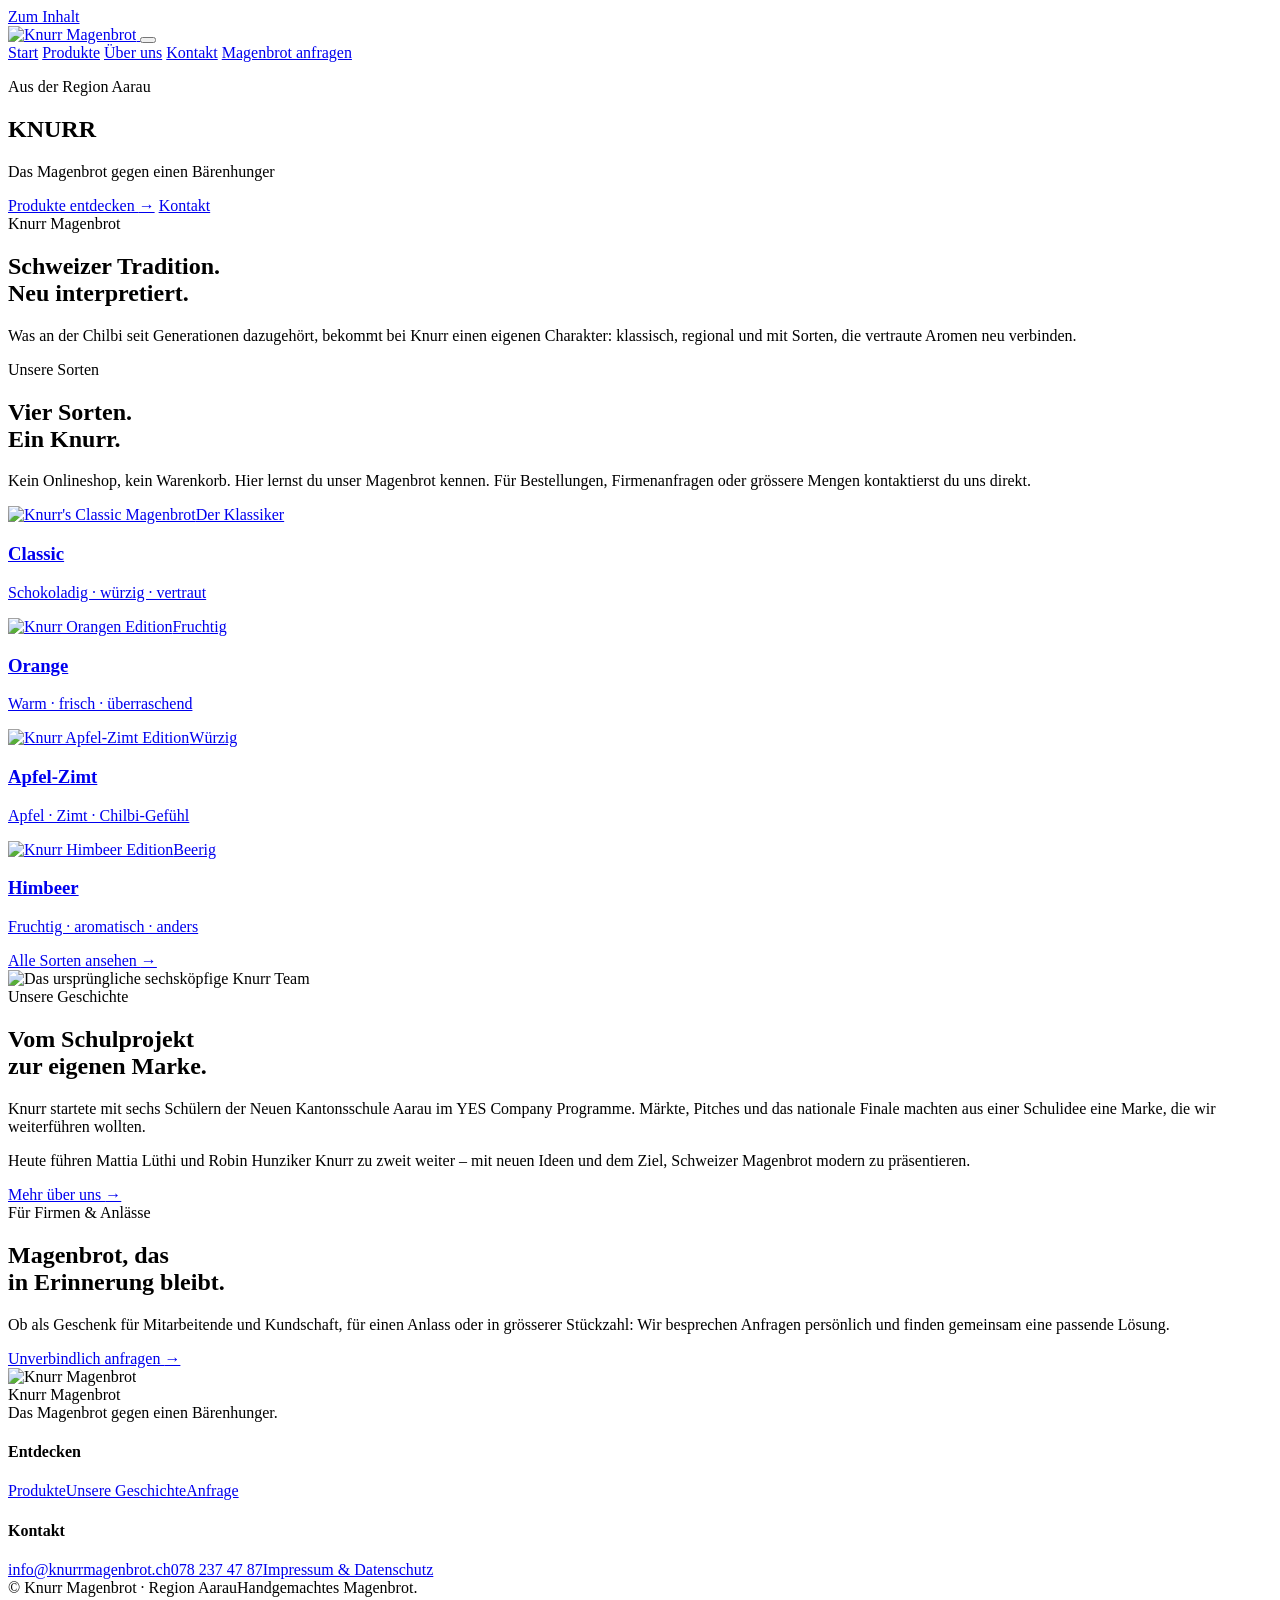
==== index.html @ 4720be63 "Add files via upload" ====
<!doctype html>
<html lang="de">
<head>
  <meta charset="utf-8">
  <meta name="viewport" content="width=device-width,initial-scale=1">
  <meta name="theme-color" content="#5b0013">
  <meta name="description" content="Knurr Magenbrot aus der Region Aarau – das Magenbrot gegen einen Bärenhunger. Entdecke Classic, Orange, Apfel-Zimt und Himbeer.">
  <title>Knurr Magenbrot | Gegen einen Bärenhunger</title>
  <link rel="icon" href="assets/img/bear.webp">
  <link rel="stylesheet" href="assets/css/styles.css">
</head>
<body data-page="home">
<a class="skip-link" href="#main">Zum Inhalt</a>
<header class="site-header">
  <div class="container nav">
    <a class="brand" href="index.html" aria-label="Knurr Magenbrot – Startseite">
      <img class="brand-logo" src="assets/img/logo-transparent.webp" alt="Knurr Magenbrot">
    </a>
    <button class="menu-btn" aria-label="Navigation öffnen" aria-expanded="false"><span></span></button>
    <nav class="nav-links" aria-label="Hauptnavigation">
      <a href="index.html" data-nav="home">Start</a>
      <a href="produkte.html" data-nav="products">Produkte</a>
      <a href="ueber-uns.html" data-nav="about">Über uns</a>
      <a href="kontakt.html" data-nav="contact">Kontakt</a>
      <a class="nav-cta" href="kontakt.html#anfrage">Magenbrot anfragen</a>
    </nav>
  </div>
</header>

<main id="main">
  <section class="hero hero-simple">
    <div class="hero-backdrop" aria-hidden="true"></div>
    <div class="container hero-center reveal">
      <p class="hero-region">Aus der Region Aarau</p>
      <h1 class="hero-brand">KNURR</h1>
      <p class="hero-tagline">Das Magenbrot gegen einen Bärenhunger</p>
      <div class="actions hero-actions">
        <a class="btn btn-primary" href="produkte.html">Produkte entdecken <span class="arrow">→</span></a>
        <a class="btn btn-ghost" href="kontakt.html#anfrage">Kontakt</a>
      </div>
    </div>
    <div class="hero-fade" aria-hidden="true"></div>
  </section>

  <section class="section-sm intro-strip">
    <div class="container intro-centered reveal">
      <span class="eyebrow">Knurr Magenbrot</span>
      <h2 class="h2">Schweizer Tradition.<br><span class="gold">Neu interpretiert.</span></h2>
      <p class="lead">Was an der Chilbi seit Generationen dazugehört, bekommt bei Knurr einen eigenen Charakter: klassisch, regional und mit Sorten, die vertraute Aromen neu verbinden.</p>
    </div>
  </section>

  <section class="section product-section">
    <div class="container">
      <span class="eyebrow reveal">Unsere Sorten</span>
      <div class="grid-2 section-heading" style="align-items:end">
        <h2 class="h2 reveal">Vier Sorten.<br><span class="gold">Ein Knurr.</span></h2>
        <p class="lead reveal">Kein Onlineshop, kein Warenkorb. Hier lernst du unser Magenbrot kennen. Für Bestellungen, Firmenanfragen oder grössere Mengen kontaktierst du uns direkt.</p>
      </div>
      <div class="product-preview">
        <a class="panel product-mini reveal" data-tilt href="produkte.html#classic"><img src="assets/img/classic_photo.webp" alt="Knurr's Classic Magenbrot"><span class="flavour">Der Klassiker</span><h3>Classic</h3><p>Schokoladig · würzig · vertraut</p></a>
        <a class="panel product-mini reveal" data-tilt href="produkte.html#orange"><img src="assets/img/orange_photo.webp" alt="Knurr Orangen Edition"><span class="flavour">Fruchtig</span><h3>Orange</h3><p>Warm · frisch · überraschend</p></a>
        <a class="panel product-mini reveal" data-tilt href="produkte.html#apfel"><img src="assets/img/apple_photo.webp" alt="Knurr Apfel-Zimt Edition"><span class="flavour">Würzig</span><h3>Apfel-Zimt</h3><p>Apfel · Zimt · Chilbi-Gefühl</p></a>
        <a class="panel product-mini reveal" data-tilt href="produkte.html#himbeer"><img src="assets/img/raspberry_photo.webp" alt="Knurr Himbeer Edition"><span class="flavour">Beerig</span><h3>Himbeer</h3><p>Fruchtig · aromatisch · anders</p></a>
      </div>
      <div class="actions reveal" style="justify-content:center"><a class="btn btn-secondary" href="produkte.html">Alle Sorten ansehen <span class="arrow">→</span></a></div>
    </div>
  </section>

  <section class="section section-red-dark">
    <div class="container story-split">
      <div class="story-image reveal">
        <img src="assets/img/team.webp" alt="Das ursprüngliche sechsköpfige Knurr Team">
      </div>
      <div class="reveal">
        <span class="eyebrow">Unsere Geschichte</span>
        <h2 class="h2">Vom Schulprojekt<br>zur <span class="gold">eigenen Marke.</span></h2>
        <p class="lead">Knurr startete mit sechs Schülern der Neuen Kantonsschule Aarau im YES Company Programme. Märkte, Pitches und das nationale Finale machten aus einer Schulidee eine Marke, die wir weiterführen wollten.</p>
        <p class="muted">Heute führen Mattia Lüthi und Robin Hunziker Knurr zu zweit weiter – mit neuen Ideen und dem Ziel, Schweizer Magenbrot modern zu präsentieren.</p>
        <div class="actions"><a class="btn btn-primary" href="ueber-uns.html">Mehr über uns <span class="arrow">→</span></a></div>
      </div>
    </div>
  </section>

  <section class="section">
    <div class="container panel b2b b2b-clean reveal">
      <div>
        <span class="eyebrow">Für Firmen & Anlässe</span>
        <h2 class="h2">Magenbrot, das<br><span class="gold">in Erinnerung bleibt.</span></h2>
        <p class="lead">Ob als Geschenk für Mitarbeitende und Kundschaft, für einen Anlass oder in grösserer Stückzahl: Wir besprechen Anfragen persönlich und finden gemeinsam eine passende Lösung.</p>
        <div class="actions"><a class="btn btn-primary" href="kontakt.html#anfrage">Unverbindlich anfragen <span class="arrow">→</span></a></div>
      </div>
    </div>
  </section>
</main>

<footer class="footer">
  <div class="container">
    <div class="footer-grid">
      <div>
        <div class="footer-logo"><img src="assets/img/logo-transparent.webp" alt="Knurr Magenbrot"><div><div class="footer-tag">Knurr Magenbrot</div><div class="muted">Das Magenbrot gegen einen Bärenhunger.</div></div></div>
      </div>
      <div><h4>Entdecken</h4><a href="produkte.html">Produkte</a><a href="ueber-uns.html">Unsere Geschichte</a><a href="kontakt.html#anfrage">Anfrage</a></div>
      <div><h4>Kontakt</h4><a href="mailto:info@knurrmagenbrot.ch">info@knurrmagenbrot.ch</a><a href="tel:+41782374787">078 237 47 87</a><a href="kontakt.html#impressum">Impressum & Datenschutz</a></div>
    </div>
    <div class="footer-bottom"><span>© <span data-year></span> Knurr Magenbrot · Region Aarau</span><span>Handgemachtes Magenbrot.</span></div>
  </div>
</footer>
<script src="assets/js/main.js"></script>
</body>
</html>
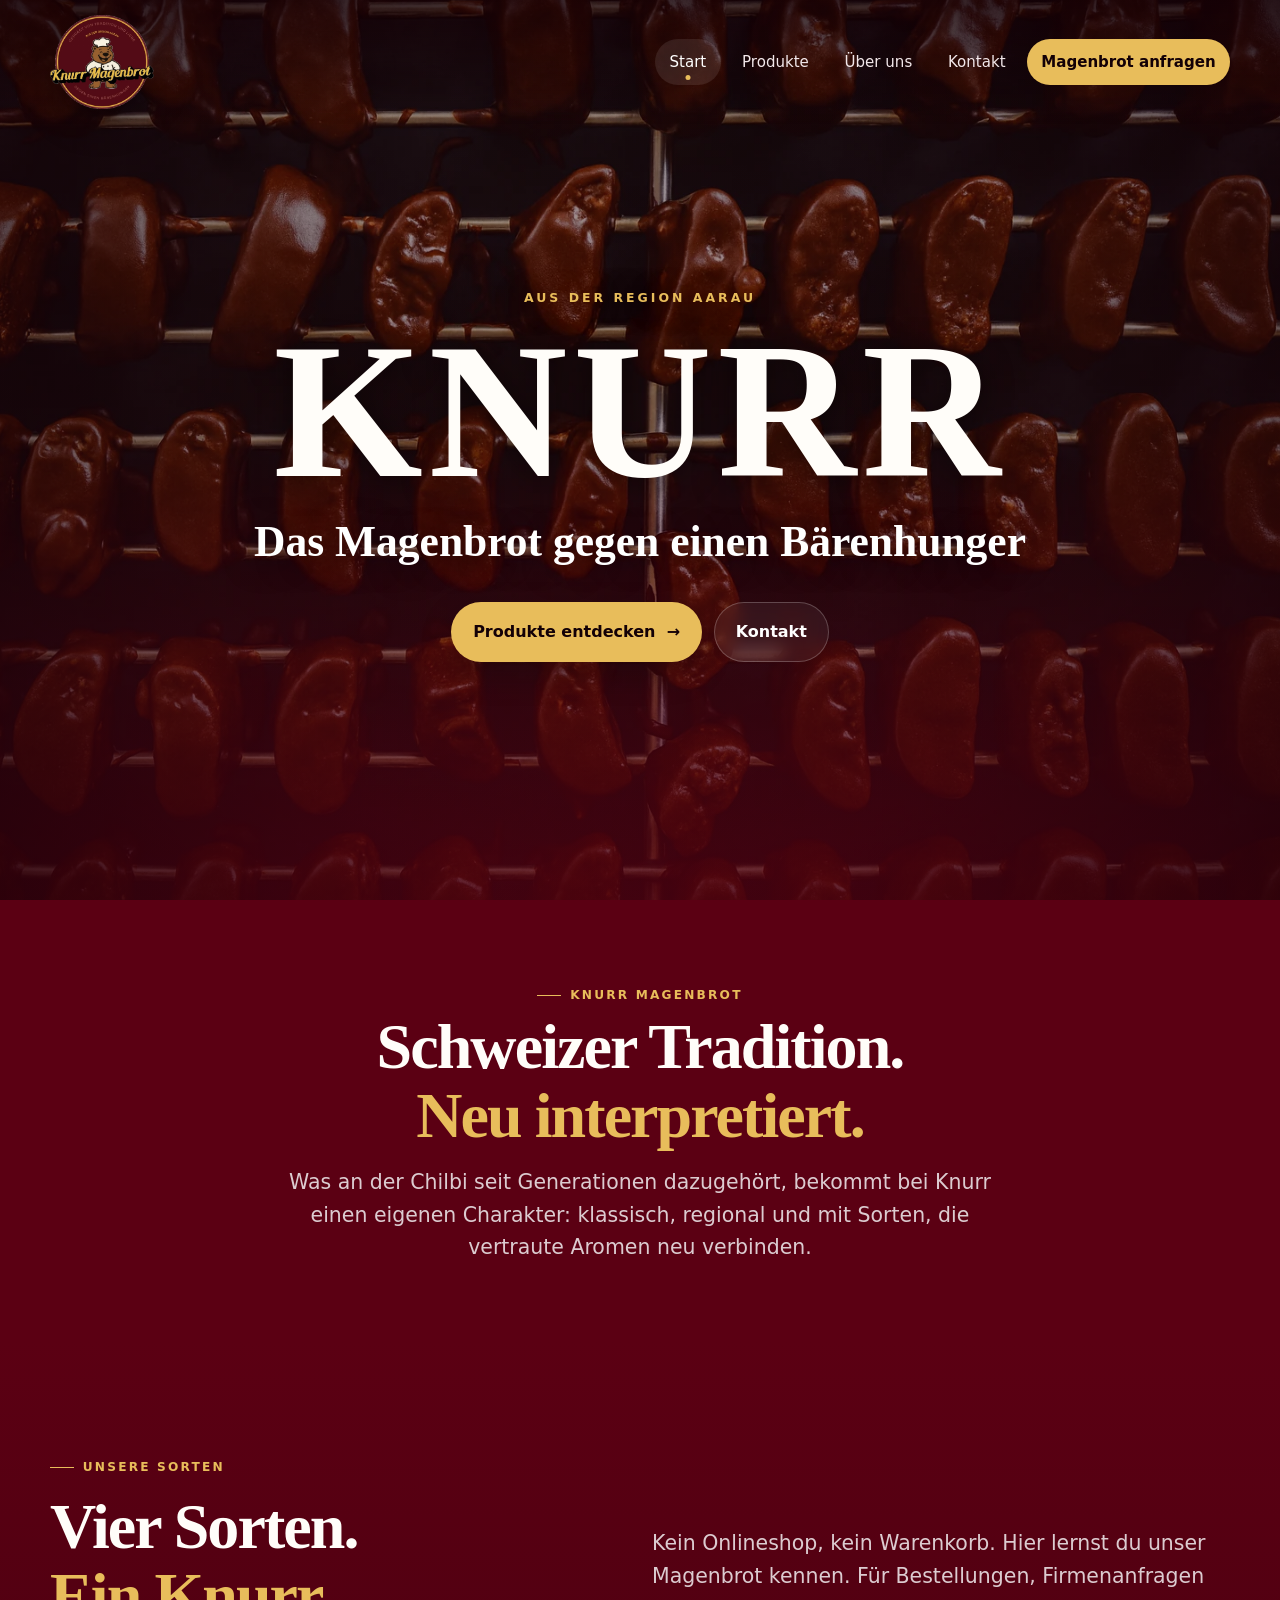
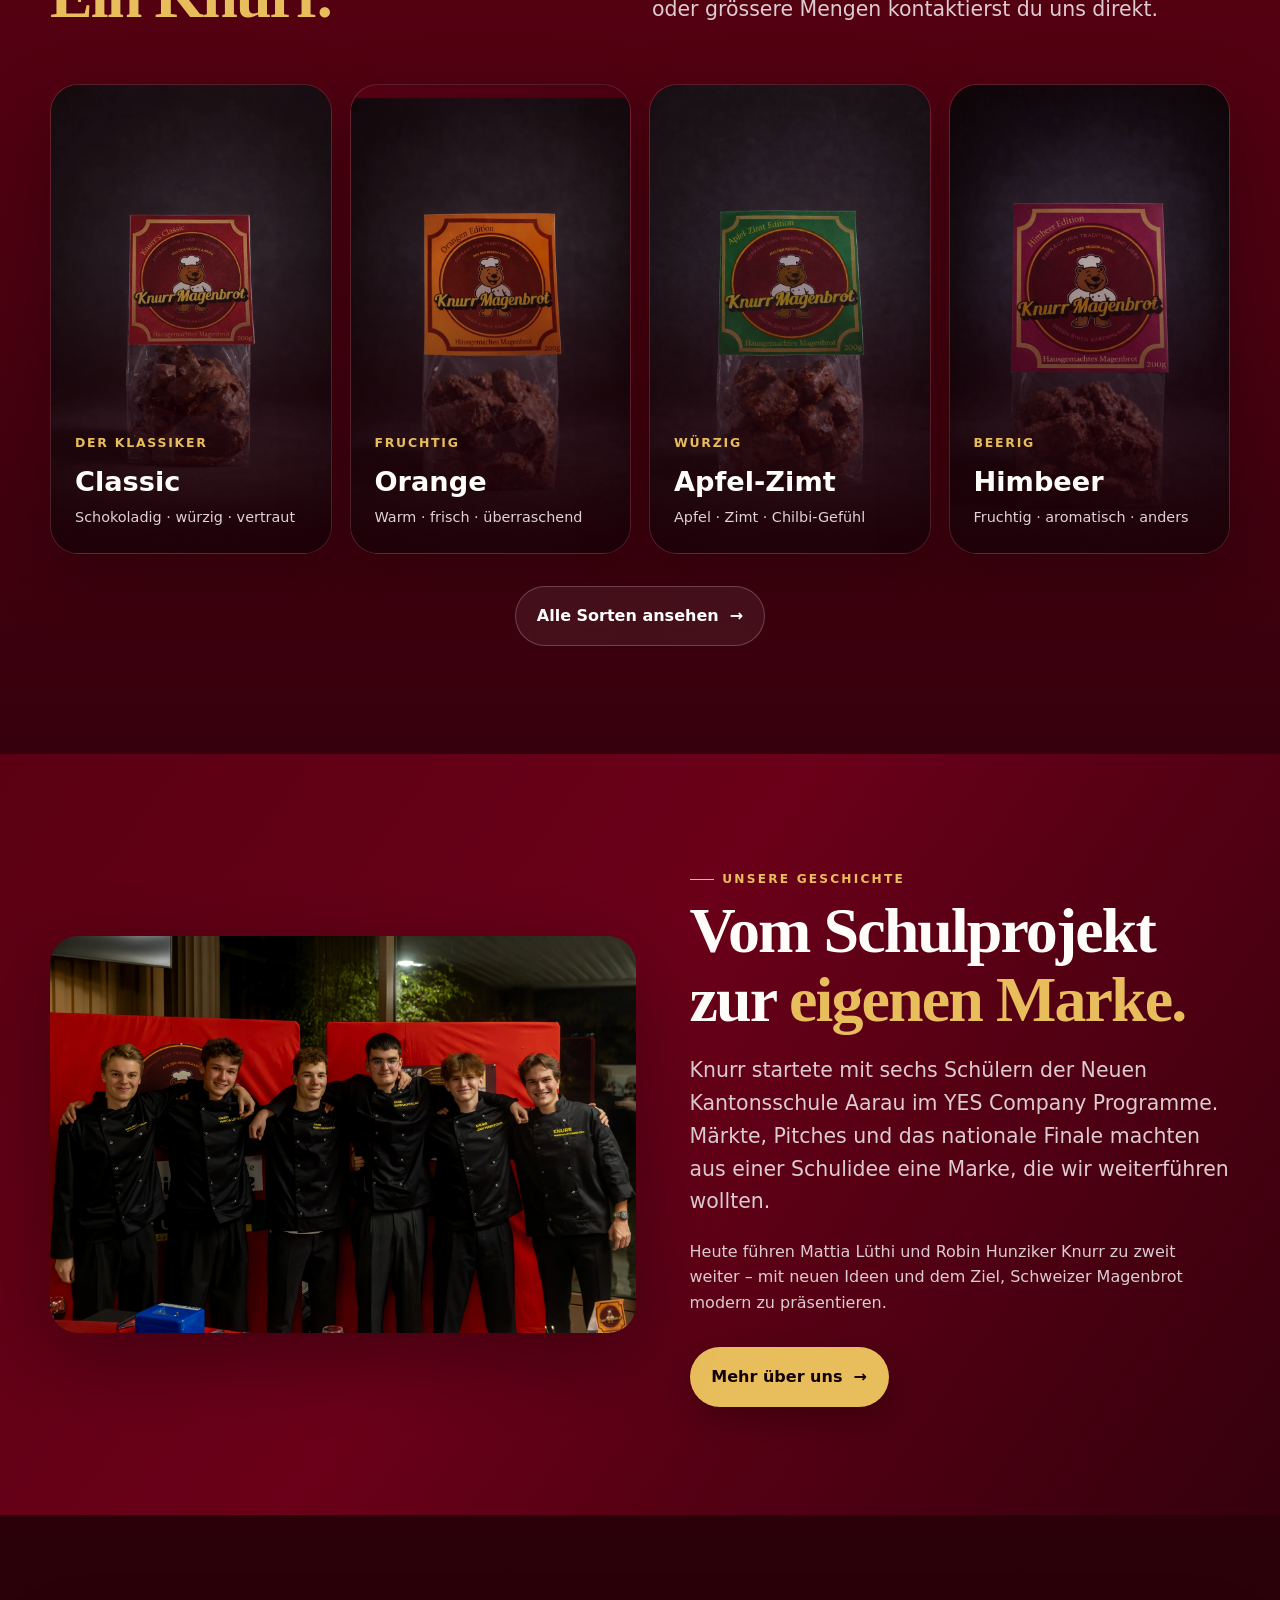
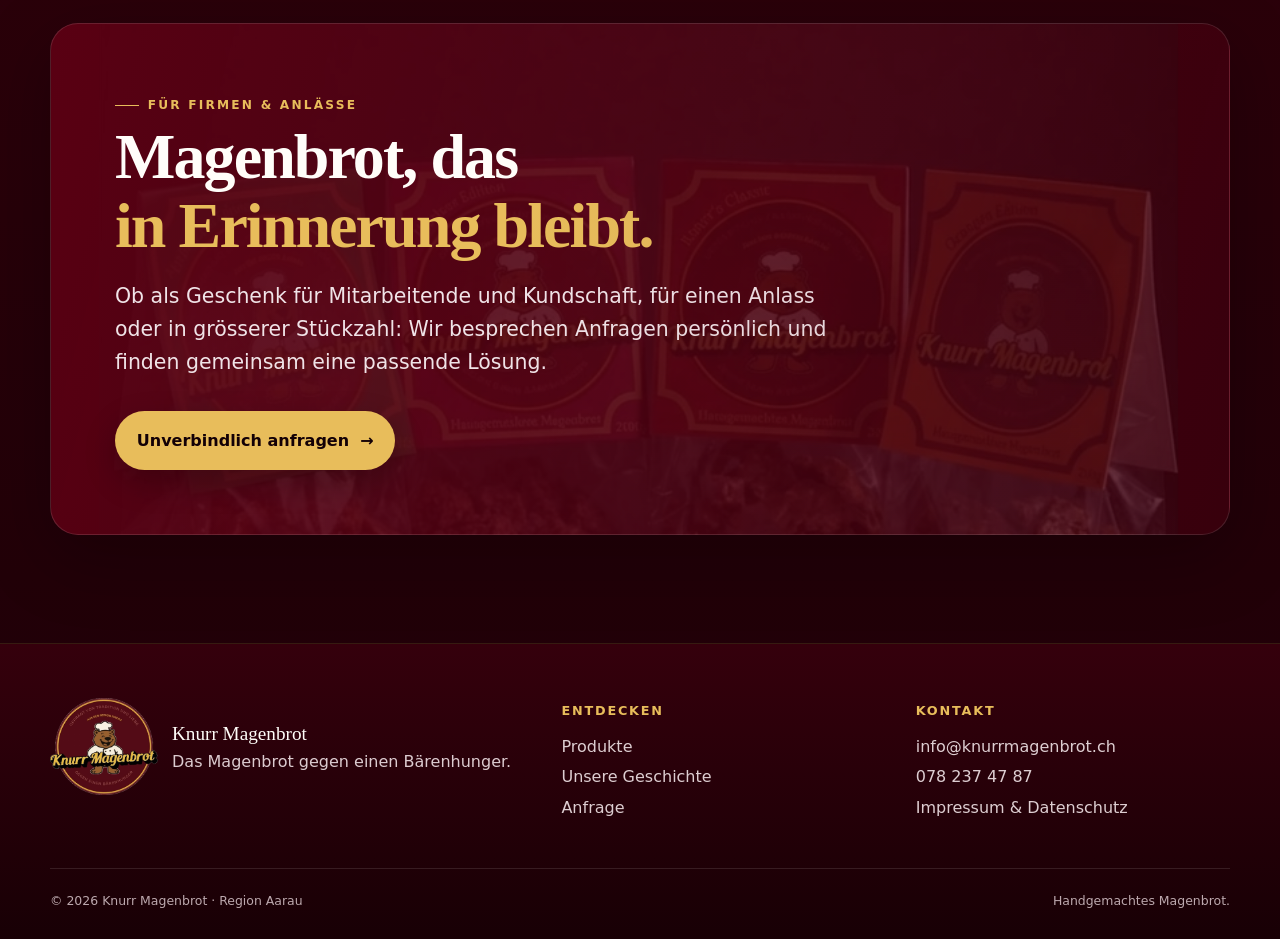
==== commit 9e18886d: "Farbverlauf" ====
--- a/index.html
+++ b/index.html
@@ -5,18 +5,28 @@
   <meta name="viewport" content="width=device-width,initial-scale=1">
   <meta name="theme-color" content="#5b0013">
   <meta name="description" content="Knurr Magenbrot aus der Region Aarau – das Magenbrot gegen einen Bärenhunger. Entdecke Classic, Orange, Apfel-Zimt und Himbeer.">
+
   <title>Knurr Magenbrot | Gegen einen Bärenhunger</title>
+
   <link rel="icon" href="assets/img/bear.webp">
   <link rel="stylesheet" href="assets/css/styles.css">
 </head>
+
 <body data-page="home">
+
 <a class="skip-link" href="#main">Zum Inhalt</a>
+
 <header class="site-header">
   <div class="container nav">
+
     <a class="brand" href="index.html" aria-label="Knurr Magenbrot – Startseite">
       <img class="brand-logo" src="assets/img/logo-transparent.webp" alt="Knurr Magenbrot">
     </a>
-    <button class="menu-btn" aria-label="Navigation öffnen" aria-expanded="false"><span></span></button>
+
+    <button class="menu-btn" aria-label="Navigation öffnen" aria-expanded="false">
+      <span></span>
+    </button>
+
     <nav class="nav-links" aria-label="Hauptnavigation">
       <a href="index.html" data-nav="home">Start</a>
       <a href="produkte.html" data-nav="products">Produkte</a>
@@ -24,88 +34,396 @@
       <a href="kontakt.html" data-nav="contact">Kontakt</a>
       <a class="nav-cta" href="kontakt.html#anfrage">Magenbrot anfragen</a>
     </nav>
+
   </div>
 </header>
 
+
 <main id="main">
+
+  <!-- TITELBILD -->
   <section class="hero hero-simple">
+
     <div class="hero-backdrop" aria-hidden="true"></div>
+
     <div class="container hero-center reveal">
-      <p class="hero-region">Aus der Region Aarau</p>
-      <h1 class="hero-brand">KNURR</h1>
-      <p class="hero-tagline">Das Magenbrot gegen einen Bärenhunger</p>
+
+      <p class="hero-region">
+        Aus der Region Aarau
+      </p>
+
+      <h1 class="hero-brand">
+        KNURR
+      </h1>
+
+      <p class="hero-tagline">
+        Das Magenbrot gegen einen Bärenhunger
+      </p>
+
       <div class="actions hero-actions">
-        <a class="btn btn-primary" href="produkte.html">Produkte entdecken <span class="arrow">→</span></a>
-        <a class="btn btn-ghost" href="kontakt.html#anfrage">Kontakt</a>
-      </div>
-    </div>
-    <div class="hero-fade" aria-hidden="true"></div>
+
+        <a class="btn btn-primary" href="produkte.html">
+          Produkte entdecken
+          <span class="arrow">→</span>
+        </a>
+
+        <a class="btn btn-ghost" href="kontakt.html#anfrage">
+          Kontakt
+        </a>
+
+      </div>
+
+    </div>
+
   </section>
 
+
+  <!-- INTRO -->
   <section class="section-sm intro-strip">
+
     <div class="container intro-centered reveal">
-      <span class="eyebrow">Knurr Magenbrot</span>
-      <h2 class="h2">Schweizer Tradition.<br><span class="gold">Neu interpretiert.</span></h2>
-      <p class="lead">Was an der Chilbi seit Generationen dazugehört, bekommt bei Knurr einen eigenen Charakter: klassisch, regional und mit Sorten, die vertraute Aromen neu verbinden.</p>
-    </div>
+
+      <span class="eyebrow">
+        Knurr Magenbrot
+      </span>
+
+      <h2 class="h2">
+        Schweizer Tradition.<br>
+        <span class="gold">Neu interpretiert.</span>
+      </h2>
+
+      <p class="lead">
+        Was an der Chilbi seit Generationen dazugehört, bekommt bei Knurr
+        einen eigenen Charakter: klassisch, regional und mit Sorten,
+        die vertraute Aromen neu verbinden.
+      </p>
+
+    </div>
+
   </section>
 
+
+  <!-- PRODUKTE -->
   <section class="section product-section">
+
     <div class="container">
-      <span class="eyebrow reveal">Unsere Sorten</span>
+
+      <span class="eyebrow reveal">
+        Unsere Sorten
+      </span>
+
       <div class="grid-2 section-heading" style="align-items:end">
-        <h2 class="h2 reveal">Vier Sorten.<br><span class="gold">Ein Knurr.</span></h2>
-        <p class="lead reveal">Kein Onlineshop, kein Warenkorb. Hier lernst du unser Magenbrot kennen. Für Bestellungen, Firmenanfragen oder grössere Mengen kontaktierst du uns direkt.</p>
-      </div>
+
+        <h2 class="h2 reveal">
+          Vier Sorten.<br>
+          <span class="gold">Ein Knurr.</span>
+        </h2>
+
+        <p class="lead reveal">
+          Kein Onlineshop, kein Warenkorb. Hier lernst du unser
+          Magenbrot kennen. Für Bestellungen, Firmenanfragen oder
+          grössere Mengen kontaktierst du uns direkt.
+        </p>
+
+      </div>
+
+
       <div class="product-preview">
-        <a class="panel product-mini reveal" data-tilt href="produkte.html#classic"><img src="assets/img/classic_photo.webp" alt="Knurr's Classic Magenbrot"><span class="flavour">Der Klassiker</span><h3>Classic</h3><p>Schokoladig · würzig · vertraut</p></a>
-        <a class="panel product-mini reveal" data-tilt href="produkte.html#orange"><img src="assets/img/orange_photo.webp" alt="Knurr Orangen Edition"><span class="flavour">Fruchtig</span><h3>Orange</h3><p>Warm · frisch · überraschend</p></a>
-        <a class="panel product-mini reveal" data-tilt href="produkte.html#apfel"><img src="assets/img/apple_photo.webp" alt="Knurr Apfel-Zimt Edition"><span class="flavour">Würzig</span><h3>Apfel-Zimt</h3><p>Apfel · Zimt · Chilbi-Gefühl</p></a>
-        <a class="panel product-mini reveal" data-tilt href="produkte.html#himbeer"><img src="assets/img/raspberry_photo.webp" alt="Knurr Himbeer Edition"><span class="flavour">Beerig</span><h3>Himbeer</h3><p>Fruchtig · aromatisch · anders</p></a>
-      </div>
-      <div class="actions reveal" style="justify-content:center"><a class="btn btn-secondary" href="produkte.html">Alle Sorten ansehen <span class="arrow">→</span></a></div>
-    </div>
+
+        <a class="panel product-mini reveal" data-tilt href="produkte.html#classic">
+
+          <img
+            src="assets/img/classic_photo.webp"
+            alt="Knurr's Classic Magenbrot"
+          >
+
+          <span class="flavour">
+            Der Klassiker
+          </span>
+
+          <h3>
+            Classic
+          </h3>
+
+          <p>
+            Schokoladig · würzig · vertraut
+          </p>
+
+        </a>
+
+
+        <a class="panel product-mini reveal" data-tilt href="produkte.html#orange">
+
+          <img
+            src="assets/img/orange_photo.webp"
+            alt="Knurr Orangen Edition"
+          >
+
+          <span class="flavour">
+            Fruchtig
+          </span>
+
+          <h3>
+            Orange
+          </h3>
+
+          <p>
+            Warm · frisch · überraschend
+          </p>
+
+        </a>
+
+
+        <a class="panel product-mini reveal" data-tilt href="produkte.html#apfel">
+
+          <img
+            src="assets/img/apple_photo.webp"
+            alt="Knurr Apfel-Zimt Edition"
+          >
+
+          <span class="flavour">
+            Würzig
+          </span>
+
+          <h3>
+            Apfel-Zimt
+          </h3>
+
+          <p>
+            Apfel · Zimt · Chilbi-Gefühl
+          </p>
+
+        </a>
+
+
+        <a class="panel product-mini reveal" data-tilt href="produkte.html#himbeer">
+
+          <img
+            src="assets/img/raspberry_photo.webp"
+            alt="Knurr Himbeer Edition"
+          >
+
+          <span class="flavour">
+            Beerig
+          </span>
+
+          <h3>
+            Himbeer
+          </h3>
+
+          <p>
+            Fruchtig · aromatisch · anders
+          </p>
+
+        </a>
+
+      </div>
+
+
+      <div class="actions reveal" style="justify-content:center">
+
+        <a class="btn btn-secondary" href="produkte.html">
+          Alle Sorten ansehen
+          <span class="arrow">→</span>
+        </a>
+
+      </div>
+
+    </div>
+
   </section>
 
+
+  <!-- GESCHICHTE -->
   <section class="section section-red-dark">
+
     <div class="container story-split">
+
       <div class="story-image reveal">
-        <img src="assets/img/team.webp" alt="Das ursprüngliche sechsköpfige Knurr Team">
-      </div>
+
+        <img
+          src="assets/img/team.webp"
+          alt="Das ursprüngliche sechsköpfige Knurr Team"
+        >
+
+      </div>
+
+
       <div class="reveal">
-        <span class="eyebrow">Unsere Geschichte</span>
-        <h2 class="h2">Vom Schulprojekt<br>zur <span class="gold">eigenen Marke.</span></h2>
-        <p class="lead">Knurr startete mit sechs Schülern der Neuen Kantonsschule Aarau im YES Company Programme. Märkte, Pitches und das nationale Finale machten aus einer Schulidee eine Marke, die wir weiterführen wollten.</p>
-        <p class="muted">Heute führen Mattia Lüthi und Robin Hunziker Knurr zu zweit weiter – mit neuen Ideen und dem Ziel, Schweizer Magenbrot modern zu präsentieren.</p>
-        <div class="actions"><a class="btn btn-primary" href="ueber-uns.html">Mehr über uns <span class="arrow">→</span></a></div>
-      </div>
-    </div>
+
+        <span class="eyebrow">
+          Unsere Geschichte
+        </span>
+
+        <h2 class="h2">
+          Vom Schulprojekt<br>
+          zur <span class="gold">eigenen Marke.</span>
+        </h2>
+
+        <p class="lead">
+          Knurr startete mit sechs Schülern der Neuen Kantonsschule Aarau
+          im YES Company Programme. Märkte, Pitches und das nationale
+          Finale machten aus einer Schulidee eine Marke, die wir
+          weiterführen wollten.
+        </p>
+
+        <p class="muted">
+          Heute führen Mattia Lüthi und Robin Hunziker Knurr zu zweit
+          weiter – mit neuen Ideen und dem Ziel, Schweizer Magenbrot
+          modern zu präsentieren.
+        </p>
+
+        <div class="actions">
+
+          <a class="btn btn-primary" href="ueber-uns.html">
+            Mehr über uns
+            <span class="arrow">→</span>
+          </a>
+
+        </div>
+
+      </div>
+
+    </div>
+
   </section>
 
+
+  <!-- FIRMEN -->
   <section class="section">
+
     <div class="container panel b2b b2b-clean reveal">
+
       <div>
-        <span class="eyebrow">Für Firmen & Anlässe</span>
-        <h2 class="h2">Magenbrot, das<br><span class="gold">in Erinnerung bleibt.</span></h2>
-        <p class="lead">Ob als Geschenk für Mitarbeitende und Kundschaft, für einen Anlass oder in grösserer Stückzahl: Wir besprechen Anfragen persönlich und finden gemeinsam eine passende Lösung.</p>
-        <div class="actions"><a class="btn btn-primary" href="kontakt.html#anfrage">Unverbindlich anfragen <span class="arrow">→</span></a></div>
-      </div>
-    </div>
+
+        <span class="eyebrow">
+          Für Firmen & Anlässe
+        </span>
+
+        <h2 class="h2">
+          Magenbrot, das<br>
+          <span class="gold">in Erinnerung bleibt.</span>
+        </h2>
+
+        <p class="lead">
+          Ob als Geschenk für Mitarbeitende und Kundschaft,
+          für einen Anlass oder in grösserer Stückzahl:
+          Wir besprechen Anfragen persönlich und finden gemeinsam
+          eine passende Lösung.
+        </p>
+
+        <div class="actions">
+
+          <a class="btn btn-primary" href="kontakt.html#anfrage">
+            Unverbindlich anfragen
+            <span class="arrow">→</span>
+          </a>
+
+        </div>
+
+      </div>
+
+    </div>
+
   </section>
+
 </main>
 
+
 <footer class="footer">
+
   <div class="container">
+
     <div class="footer-grid">
+
       <div>
-        <div class="footer-logo"><img src="assets/img/logo-transparent.webp" alt="Knurr Magenbrot"><div><div class="footer-tag">Knurr Magenbrot</div><div class="muted">Das Magenbrot gegen einen Bärenhunger.</div></div></div>
-      </div>
-      <div><h4>Entdecken</h4><a href="produkte.html">Produkte</a><a href="ueber-uns.html">Unsere Geschichte</a><a href="kontakt.html#anfrage">Anfrage</a></div>
-      <div><h4>Kontakt</h4><a href="mailto:info@knurrmagenbrot.ch">info@knurrmagenbrot.ch</a><a href="tel:+41782374787">078 237 47 87</a><a href="kontakt.html#impressum">Impressum & Datenschutz</a></div>
-    </div>
-    <div class="footer-bottom"><span>© <span data-year></span> Knurr Magenbrot · Region Aarau</span><span>Handgemachtes Magenbrot.</span></div>
+
+        <div class="footer-logo">
+
+          <img
+            src="assets/img/logo-transparent.webp"
+            alt="Knurr Magenbrot"
+          >
+
+          <div>
+
+            <div class="footer-tag">
+              Knurr Magenbrot
+            </div>
+
+            <div class="muted">
+              Das Magenbrot gegen einen Bärenhunger.
+            </div>
+
+          </div>
+
+        </div>
+
+      </div>
+
+
+      <div>
+
+        <h4>
+          Entdecken
+        </h4>
+
+        <a href="produkte.html">
+          Produkte
+        </a>
+
+        <a href="ueber-uns.html">
+          Unsere Geschichte
+        </a>
+
+        <a href="kontakt.html#anfrage">
+          Anfrage
+        </a>
+
+      </div>
+
+
+      <div>
+
+        <h4>
+          Kontakt
+        </h4>
+
+        <a href="mailto:info@knurrmagenbrot.ch">
+          info@knurrmagenbrot.ch
+        </a>
+
+        <a href="tel:+41782374787">
+          078 237 47 87
+        </a>
+
+        <a href="kontakt.html#impressum">
+          Impressum & Datenschutz
+        </a>
+
+      </div>
+
+    </div>
+
+
+    <div class="footer-bottom">
+
+      <span>
+        © <span data-year></span> Knurr Magenbrot · Region Aarau
+      </span>
+
+      <span>
+        Handgemachtes Magenbrot.
+      </span>
+
+    </div>
+
   </div>
+
 </footer>
+
+
 <script src="assets/js/main.js"></script>
+
 </body>
 </html>
--- a/assets/css/styles.css
+++ b/assets/css/styles.css
@@ -0,0 +1,95 @@
+/* KNURR Magenbrot — v3
+   Hauptfarbe: #5b0013. Dunkel, edel, klar. Keine dekorativ herumschwirrenden Bären.
+*/
+:root{
+  --red:#5b0013;
+  --red-light:#79031f;
+  --red-dark:#33000b;
+  --red-deep:#1d0007;
+  --ink:#130006;
+  --white:#fffdf9;
+  --ivory:#f7f1e8;
+  --muted:#dccbd0;
+  --gold:#e8bd5b;
+  --gold-2:#f4d783;
+  --line:rgba(255,255,255,.11);
+  --shadow:0 24px 80px rgba(0,0,0,.35);
+  --radius:28px;
+  --serif:Georgia,'Times New Roman',serif;
+  --sans:Inter,ui-sans-serif,system-ui,-apple-system,BlinkMacSystemFont,'Segoe UI',sans-serif;
+}
+*{box-sizing:border-box}
+html{scroll-behavior:smooth;background:var(--red-deep)}
+body{margin:0;background:linear-gradient(180deg,var(--red) 0%,#45000f 30%,var(--red-deep) 100%);color:var(--white);font-family:var(--sans);line-height:1.6;overflow-x:hidden}
+a{color:inherit;text-decoration:none}
+img{display:block;max-width:100%}
+button,input,textarea{font:inherit}
+::selection{background:var(--gold);color:var(--ink)}
+
+.skip-link{position:fixed;left:1rem;top:-5rem;z-index:9999;background:var(--gold);color:var(--ink);padding:.8rem 1rem;border-radius:999px;font-weight:800}.skip-link:focus{top:1rem}
+.container{width:min(1180px,calc(100% - 40px));margin-inline:auto}
+.section{padding:108px 0;position:relative}.section-sm{padding:78px 0;position:relative}
+.eyebrow{display:inline-flex;align-items:center;gap:.55rem;text-transform:uppercase;letter-spacing:.18em;font-size:.76rem;font-weight:900;color:var(--gold)}.eyebrow::before{content:'';width:24px;height:1px;background:currentColor}
+.display{font-family:var(--serif);font-weight:600;line-height:.98;letter-spacing:-.045em;font-size:clamp(3.4rem,8vw,7.6rem);margin:.5rem 0 1.2rem}
+.h1{font-family:var(--serif);font-weight:600;line-height:1.02;letter-spacing:-.035em;font-size:clamp(3rem,7vw,6.4rem);margin:.6rem 0 1.25rem}
+.h2{font-family:var(--serif);font-weight:600;line-height:1.08;letter-spacing:-.03em;font-size:clamp(2.35rem,5vw,4.8rem);margin:.4rem 0 1rem}
+.h3{font-family:var(--serif);font-size:clamp(1.55rem,2.3vw,2.15rem);line-height:1.15;margin:.2rem 0 .8rem}
+.lead{font-size:clamp(1.08rem,1.8vw,1.28rem);color:var(--muted);max-width:720px}.gold{color:var(--gold)}.muted{color:var(--muted)}
+
+/* NAV */
+.site-header{position:fixed;inset:0 0 auto;z-index:1000;padding:15px 0;transition:.28s ease;background:linear-gradient(180deg,rgba(20,0,5,.68),transparent)}
+.site-header.scrolled{padding:7px 0;background:rgba(66,0,15,.94);backdrop-filter:blur(18px);border-bottom:1px solid rgba(232,189,91,.15);box-shadow:0 10px 38px rgba(12,0,4,.25)}
+.nav{display:flex;align-items:center;justify-content:space-between;gap:24px}.brand{display:flex;align-items:center;min-width:94px}.brand-logo{width:104px;height:auto;object-fit:contain;filter:drop-shadow(0 10px 18px rgba(0,0,0,.3));transition:width .25s ease}.site-header.scrolled .brand-logo{width:86px}
+.nav-links{display:flex;align-items:center;gap:7px}.nav-links a{position:relative;padding:.7rem .9rem;border-radius:999px;font-size:.94rem;color:#f3e8eb;transition:.2s}.nav-links a:hover,.nav-links a.active{background:rgba(255,255,255,.09);color:#fff}.nav-links a.active::after{content:'';position:absolute;left:50%;bottom:5px;width:5px;height:5px;border-radius:50%;background:var(--gold);transform:translateX(-50%)}
+.nav-cta{background:var(--gold)!important;color:var(--ink)!important;font-weight:850}.nav-cta:hover{background:var(--gold-2)!important;transform:translateY(-1px)}
+.menu-btn{display:none;width:44px;height:44px;border:1px solid var(--line);background:rgba(255,255,255,.06);border-radius:50%;color:#fff;align-items:center;justify-content:center;cursor:pointer;position:relative}.menu-btn span,.menu-btn::before,.menu-btn::after{content:'';width:18px;height:1.5px;background:currentColor;display:block;position:absolute;transition:.2s}.menu-btn::before{transform:translateY(-6px)}.menu-btn::after{transform:translateY(6px)}.menu-btn.open span{opacity:0}.menu-btn.open::before{transform:rotate(45deg)}.menu-btn.open::after{transform:rotate(-45deg)}
+
+/* BUTTONS */
+.actions{display:flex;flex-wrap:wrap;gap:12px;margin-top:2rem}.btn{display:inline-flex;align-items:center;justify-content:center;gap:.7rem;padding:1rem 1.3rem;border-radius:999px;border:1px solid var(--line);font-weight:850;transition:.22s;cursor:pointer}.btn:hover{transform:translateY(-2px)}.btn-primary{background:var(--gold);color:var(--ink);border-color:transparent;box-shadow:0 12px 32px rgba(0,0,0,.24)}.btn-primary:hover{background:var(--gold-2)}.btn-secondary,.btn-ghost{background:rgba(255,255,255,.06);color:#fff;border-color:rgba(255,255,255,.22);backdrop-filter:blur(8px)}.btn-secondary:hover,.btn-ghost:hover{background:rgba(255,255,255,.11)}.arrow{transition:.2s}.btn:hover .arrow{transform:translateX(4px)}
+
+/* HOME HERO — bewusst schlicht wie die ursprüngliche KNURR-Seite */
+.hero-simple{min-height:100svh;display:grid;place-items:center;position:relative;overflow:hidden;padding:140px 0 90px;background:#160006}
+.hero-backdrop{position:absolute;inset:0;background-image:linear-gradient(180deg,rgba(26,0,7,.35),rgba(34,0,9,.42) 48%,rgba(91,0,19,.82) 100%),url('../img/hero-magenbrot.webp');background-position:center;background-size:cover;transform:scale(1.015)}
+.hero-backdrop::after{content:'';position:absolute;inset:0;background:radial-gradient(circle at center,transparent 10%,rgba(19,0,6,.18) 55%,rgba(19,0,6,.6) 100%)}
+.hero-center{position:relative;z-index:2;text-align:center;display:flex;flex-direction:column;align-items:center;text-shadow:0 4px 30px rgba(0,0,0,.5)}
+.hero-region{margin:0 0 10px;text-transform:uppercase;letter-spacing:.24em;font-weight:900;font-size:.78rem;color:var(--gold)}
+.hero-brand{font-family:var(--serif);font-size:clamp(5.4rem,15vw,12rem);letter-spacing:.03em;line-height:.78;margin:.1em 0 .16em;color:#fffdf9;font-weight:700}
+.hero-tagline{font-family:var(--serif);font-size:clamp(1.45rem,3.4vw,3rem);line-height:1.1;margin:0;color:#fff;max-width:900px;font-weight:600}
+.hero-actions{justify-content:center;margin-top:2.3rem;text-shadow:none}.hero-fade{position:absolute;z-index:1;left:0;right:0;bottom:-1px;height:180px;background:linear-gradient(transparent,var(--red))}
+.intro-strip{background:var(--red)}.intro-centered{text-align:center;max-width:860px}.intro-centered .lead{margin:0 auto}.product-section{background:linear-gradient(180deg,var(--red),#4b0010 55%,#36000c)}.section-heading{margin-top:.5rem}
+
+/* PANELS / CARDS */
+.panel{background:linear-gradient(145deg,rgba(104,0,25,.84),rgba(49,0,11,.88));border:1px solid rgba(255,255,255,.12);border-radius:var(--radius);box-shadow:0 22px 70px rgba(0,0,0,.25)}
+.grid-3{display:grid;grid-template-columns:repeat(3,1fr);gap:18px}.grid-4{display:grid;grid-template-columns:repeat(4,1fr);gap:18px}.grid-2{display:grid;grid-template-columns:repeat(2,1fr);gap:24px}
+.value-card{padding:28px}.value-card .num{font-family:var(--serif);font-size:2.4rem;color:var(--gold);line-height:1;margin-bottom:1rem}.value-card p{color:var(--muted);margin-bottom:0}
+.product-preview{display:grid;grid-template-columns:repeat(4,1fr);gap:18px;margin-top:2.4rem}.product-mini{position:relative;min-height:470px;overflow:hidden;padding:24px;display:flex;flex-direction:column;justify-content:flex-end;isolation:isolate;transition:.3s}.product-mini::before{content:'';position:absolute;inset:0;background:linear-gradient(to top,rgba(31,0,8,.97) 3%,rgba(41,0,10,.25) 64%);z-index:-1}.product-mini img{position:absolute;inset:0;width:100%;height:100%;object-fit:cover;z-index:-2;transition:.55s cubic-bezier(.2,.7,.2,1)}.product-mini:hover img{transform:scale(1.045)}.product-mini .flavour{color:var(--gold);font-size:.78rem;text-transform:uppercase;letter-spacing:.14em;font-weight:900}.product-mini h3{margin:.4rem 0 .2rem;font-size:1.7rem}.product-mini p{margin:0;color:#e1d2d5;font-size:.9rem}
+.story-split{display:grid;grid-template-columns:1.04fr .96fr;gap:54px;align-items:center}.story-image{position:relative}.story-image img{width:100%;border-radius:var(--radius);box-shadow:var(--shadow);filter:saturate(.95) contrast(1.04)}.story-image::after{content:'';position:absolute;inset:auto -18px -18px 18%;height:62%;border:1px solid rgba(232,189,91,.35);border-radius:var(--radius);z-index:-1}
+.section-red-dark{background:linear-gradient(125deg,#5b0013 0%,#6a0019 45%,#35000c 100%)}
+.b2b{padding:64px;display:grid;grid-template-columns:1fr;gap:30px;align-items:center;background:linear-gradient(105deg,rgba(91,0,19,.97),rgba(55,0,13,.76)),url('../img/family_photo.webp') center 42%/cover;min-height:420px;overflow:hidden}.b2b>div{max-width:770px}.b2b .lead{color:#f0e3e7}.b2b-clean{position:relative}.b2b-clean::after{content:'';position:absolute;inset:0;background:linear-gradient(90deg,transparent 40%,rgba(91,0,19,.14));pointer-events:none}
+
+/* SUBPAGE HERO */
+.subhero{padding:170px 0 96px;position:relative;overflow:hidden;border-bottom:1px solid rgba(232,189,91,.13);background:linear-gradient(115deg,#5b0013 0%,#700019 48%,#35000c 100%)}.subhero::after{content:'';position:absolute;width:720px;height:720px;border-radius:50%;right:-250px;top:-360px;background:radial-gradient(circle,rgba(174,0,48,.38),transparent 65%)}.subhero-grid{display:grid;grid-template-columns:1fr;gap:40px;align-items:center;position:relative;z-index:2}.subhero-grid>div{max-width:900px}
+
+/* PRODUCT PAGE */
+.product-row{display:grid;grid-template-columns:.9fr 1.1fr;gap:56px;align-items:center;padding:70px 0;border-bottom:1px solid var(--line)}.product-row:nth-child(even){grid-template-columns:1.1fr .9fr}.product-row:nth-child(even) .product-shot{order:2}.product-shot{min-height:570px;border-radius:var(--radius);overflow:hidden;background:#280009;display:flex;align-items:center;justify-content:center;position:relative;border:1px solid rgba(232,189,91,.18);box-shadow:0 28px 72px rgba(17,0,5,.28)}.product-shot img{width:100%;height:100%;object-fit:cover;position:absolute;inset:0}.product-shot.photo::after{content:'';position:absolute;inset:0;pointer-events:none;background:linear-gradient(180deg,rgba(91,0,19,.05),transparent 42%,rgba(18,0,6,.16));box-shadow:inset 0 0 90px rgba(91,0,19,.12)}.product-copy{padding:20px}.pill{display:inline-flex;padding:.42rem .72rem;border:1px solid rgba(232,189,91,.34);border-radius:999px;color:var(--gold);font-size:.78rem;font-weight:850;text-transform:uppercase;letter-spacing:.12em}.taste{display:flex;gap:8px;flex-wrap:wrap;margin:1.4rem 0}.taste span{padding:.5rem .7rem;border-radius:999px;background:rgba(255,255,255,.07);color:#eee1e5;font-size:.85rem}
+
+/* ABOUT */
+.timeline{position:relative;margin-top:42px}.timeline::before{content:'';position:absolute;left:26px;top:5px;bottom:5px;width:1px;background:linear-gradient(var(--gold),rgba(232,189,91,.08))}.timeline-item{position:relative;padding:0 0 42px 82px}.timeline-item:last-child{padding-bottom:0}.timeline-dot{position:absolute;left:14px;top:3px;width:25px;height:25px;border:1px solid rgba(232,189,91,.6);border-radius:50%;background:#4d0011;box-shadow:0 0 0 8px rgba(232,189,91,.05)}.timeline-dot::after{content:'';position:absolute;inset:7px;border-radius:50%;background:var(--gold)}.timeline-item h3{margin:0 0 .35rem}.timeline-item p{margin:0;color:var(--muted);max-width:720px}.people{display:grid;grid-template-columns:repeat(2,1fr);gap:20px}.person{padding:38px;position:relative;overflow:hidden}.person::after{content:'KNURR';position:absolute;right:-15px;bottom:-36px;font-family:var(--serif);font-size:7rem;font-weight:900;color:rgba(255,255,255,.03);transform:rotate(-8deg)}.person-label{color:var(--gold);font-size:.78rem;text-transform:uppercase;letter-spacing:.16em;font-weight:900}.person p{color:var(--muted);max-width:520px}
+
+/* CONTACT */
+.contact-grid{display:grid;grid-template-columns:.85fr 1.15fr;gap:28px;align-items:start}.contact-card{padding:34px}.contact-method{display:flex;align-items:center;gap:17px;padding:20px 0;border-bottom:1px solid var(--line)}.contact-method:last-child{border-bottom:0}.contact-icon{width:48px;height:48px;border-radius:50%;display:grid;place-items:center;background:rgba(232,189,91,.11);color:var(--gold);font-size:1.25rem}.contact-method small{display:block;color:var(--muted)}.contact-method strong{font-size:1.05rem}.form{padding:36px}.field{display:grid;gap:.45rem;margin-bottom:16px}.field label{font-size:.85rem;color:#f2e4e8;font-weight:750}.field input,.field textarea{width:100%;border:1px solid var(--line);background:rgba(255,255,255,.06);color:#fff;border-radius:16px;padding:1rem 1.05rem;outline:none;transition:.2s}.field input:focus,.field textarea:focus{border-color:rgba(232,189,91,.58);box-shadow:0 0 0 4px rgba(232,189,91,.08)}.field textarea{min-height:160px;resize:vertical}.form-note{font-size:.78rem;color:#c7afb6}.legal{margin-top:70px;padding:38px}.legal h2{font-family:var(--serif);font-size:2.2rem}.legal h3{margin-top:2rem}.legal p,.legal li{color:var(--muted)}.legal-grid{display:grid;grid-template-columns:1fr 1fr;gap:32px}.legal-todo{display:inline-block;color:var(--ink);background:var(--gold);padding:.18rem .5rem;border-radius:7px;font-weight:900}
+
+/* FOOTER */
+.footer{border-top:1px solid rgba(232,189,91,.14);padding:54px 0 28px;background:linear-gradient(180deg,#35000c,#180005)}.footer-grid{display:grid;grid-template-columns:1.2fr .8fr .8fr;gap:40px}.footer-logo{display:flex;align-items:center;gap:14px}.footer-logo img{width:108px}.footer h4{margin:.2rem 0 .75rem;font-size:.8rem;text-transform:uppercase;letter-spacing:.14em;color:var(--gold)}.footer a{color:#ddcdd1;display:block;margin:.32rem 0}.footer a:hover{color:#fff}.footer-bottom{display:flex;justify-content:space-between;gap:18px;margin-top:42px;padding-top:22px;border-top:1px solid var(--line);font-size:.78rem;color:#bca8ae}.footer-tag{font-family:var(--serif);font-size:1.2rem}
+
+/* SCROLL REVEAL */
+.reveal{opacity:0;transform:translateY(20px);transition:opacity .7s ease,transform .7s ease}.reveal.visible{opacity:1;transform:none}
+
+@media (max-width:980px){
+  .nav-links{position:fixed;top:94px;left:20px;right:20px;display:none;flex-direction:column;align-items:stretch;padding:14px;background:rgba(70,0,16,.98);border:1px solid var(--line);border-radius:22px;box-shadow:var(--shadow)}.nav-links.open{display:flex}.nav-links a{text-align:center}.menu-btn{display:flex}.brand-logo{width:88px}.site-header.scrolled .brand-logo{width:78px}
+  .story-split,.subhero-grid,.contact-grid,.b2b{grid-template-columns:1fr}.product-preview,.grid-4{grid-template-columns:repeat(2,1fr)}.grid-3{grid-template-columns:1fr}.product-row,.product-row:nth-child(even){grid-template-columns:1fr;gap:18px}.product-row:nth-child(even) .product-shot{order:0}.product-shot{min-height:520px}.footer-grid{grid-template-columns:1fr 1fr}.footer-grid>div:first-child{grid-column:1/-1}.legal-grid{grid-template-columns:1fr}
+}
+@media (max-width:620px){
+  .container{width:min(100% - 28px,1180px)}.section{padding:78px 0}.section-sm{padding:58px 0}.h1{font-size:clamp(2.8rem,14vw,4.25rem)}.h2{font-size:clamp(2.15rem,11vw,3.4rem)}.hero-simple{min-height:92svh;padding:122px 0 72px}.hero-brand{font-size:clamp(4.3rem,26vw,7rem)}.hero-tagline{font-size:clamp(1.35rem,7vw,2rem);max-width:340px}.hero-actions{width:100%;padding:0 10px}.hero-actions .btn{width:100%}.product-preview,.grid-4,.grid-2,.people{grid-template-columns:1fr}.product-mini{min-height:470px}.b2b{padding:34px;min-height:390px}.product-shot{min-height:470px}.contact-card,.form,.legal,.person{padding:26px}.footer-grid{grid-template-columns:1fr}.footer-grid>div:first-child{grid-column:auto}.footer-bottom{flex-direction:column}.subhero{padding-top:132px}.actions .btn{width:100%}
+}
+@media (prefers-reduced-motion:reduce){*{scroll-behavior:auto!important;animation:none!important;transition:none!important}.reveal{opacity:1;transform:none}}
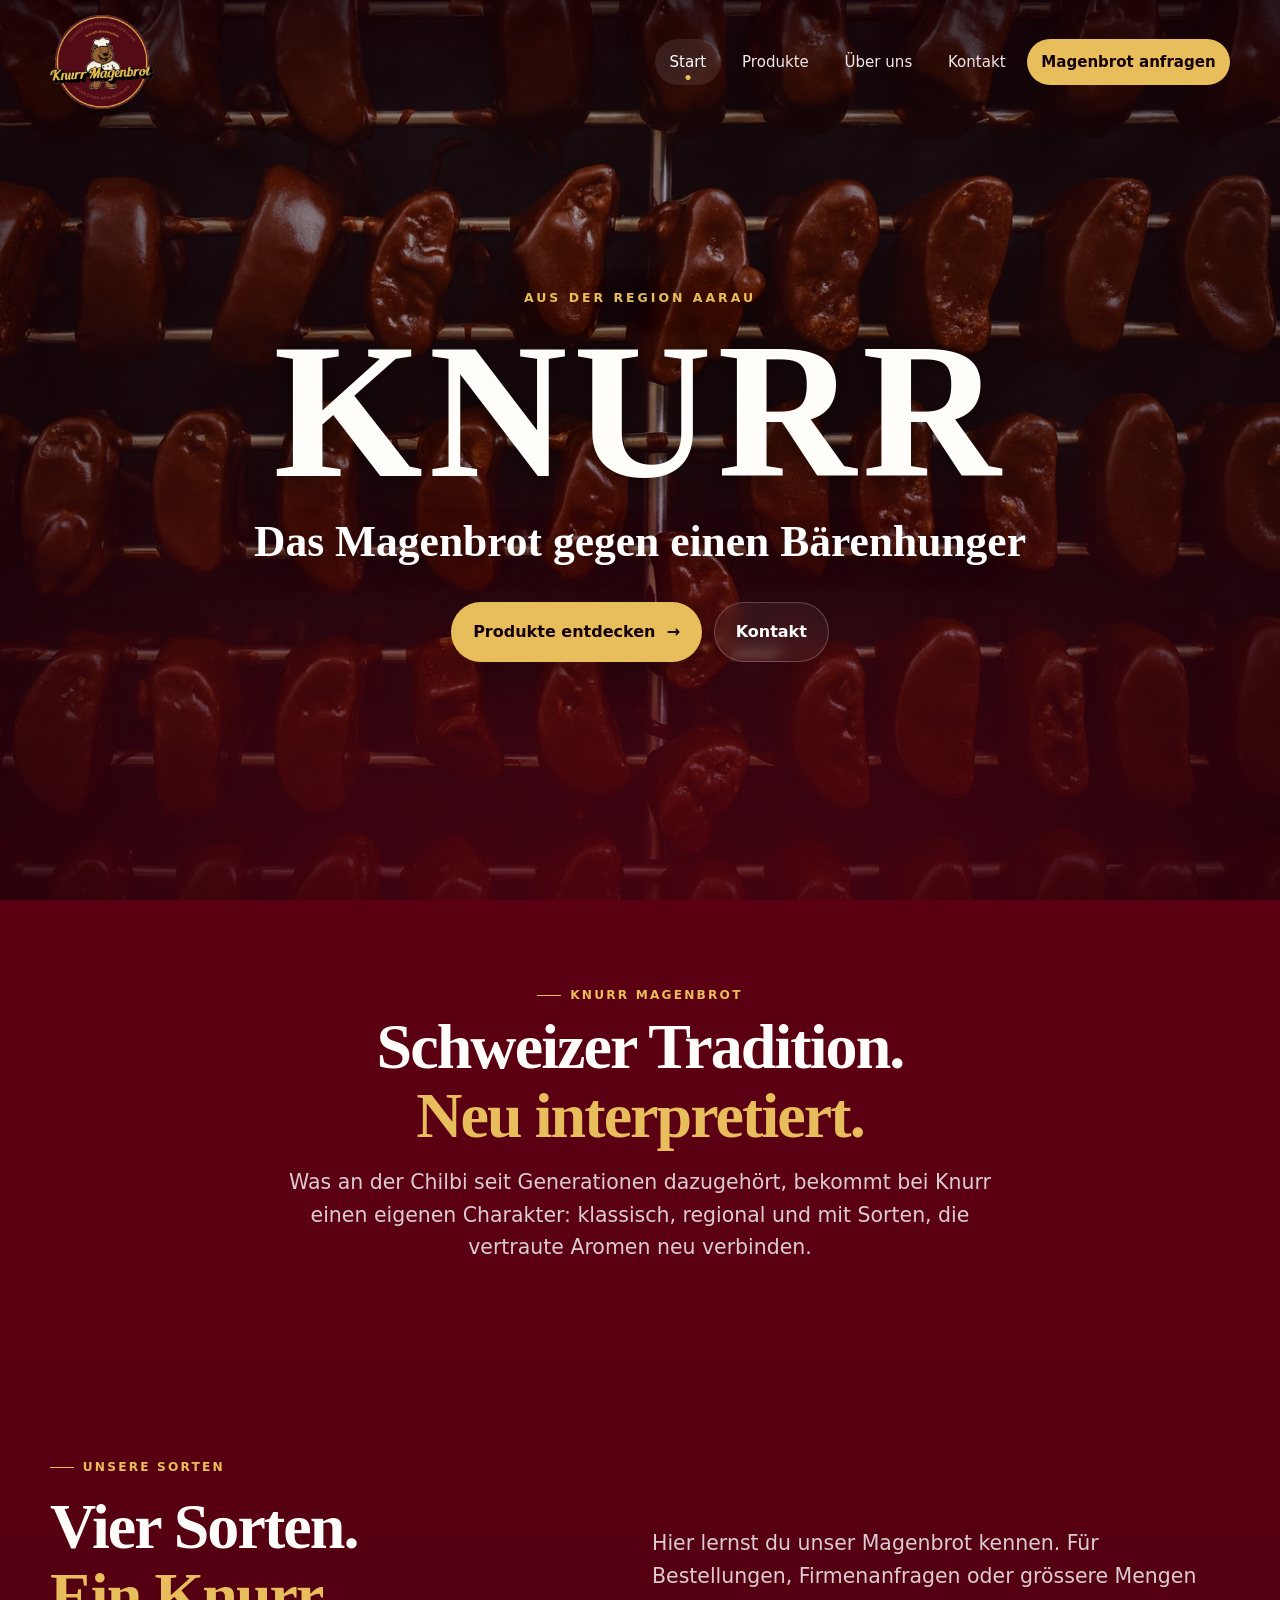
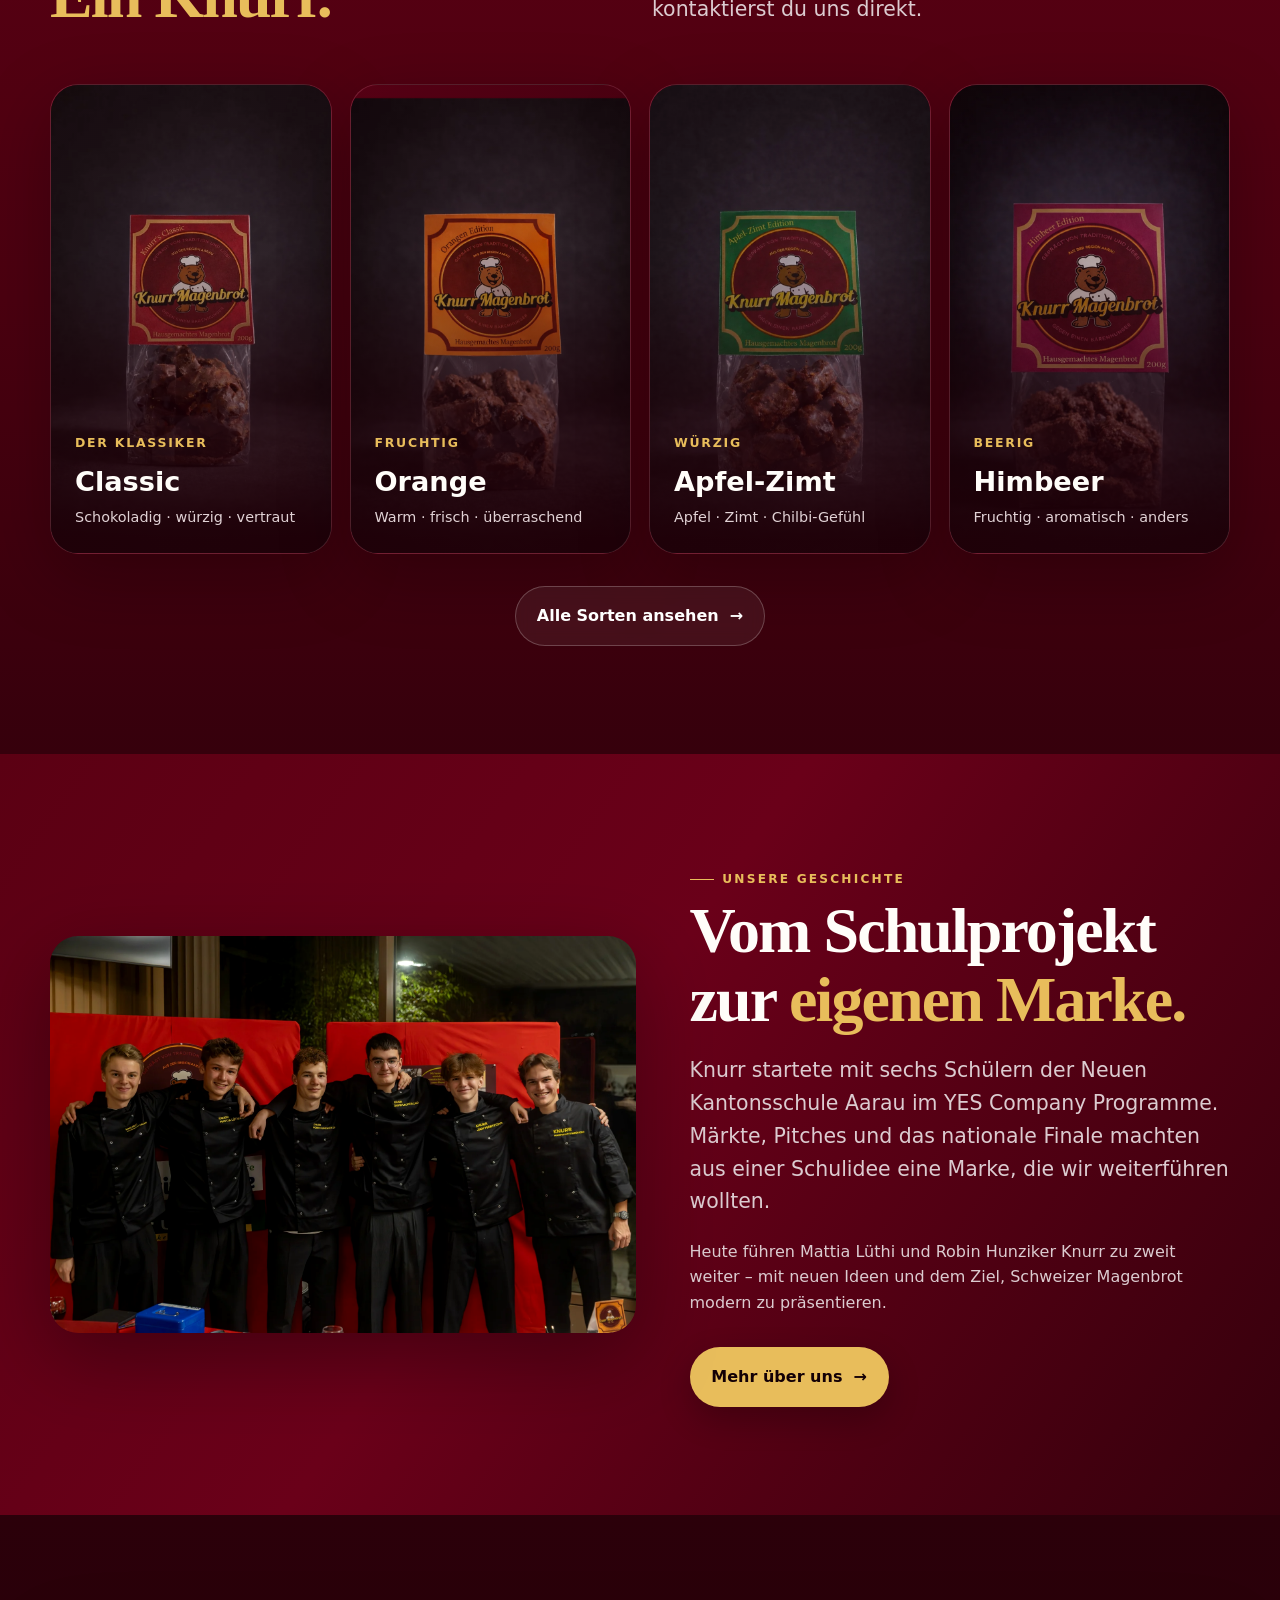
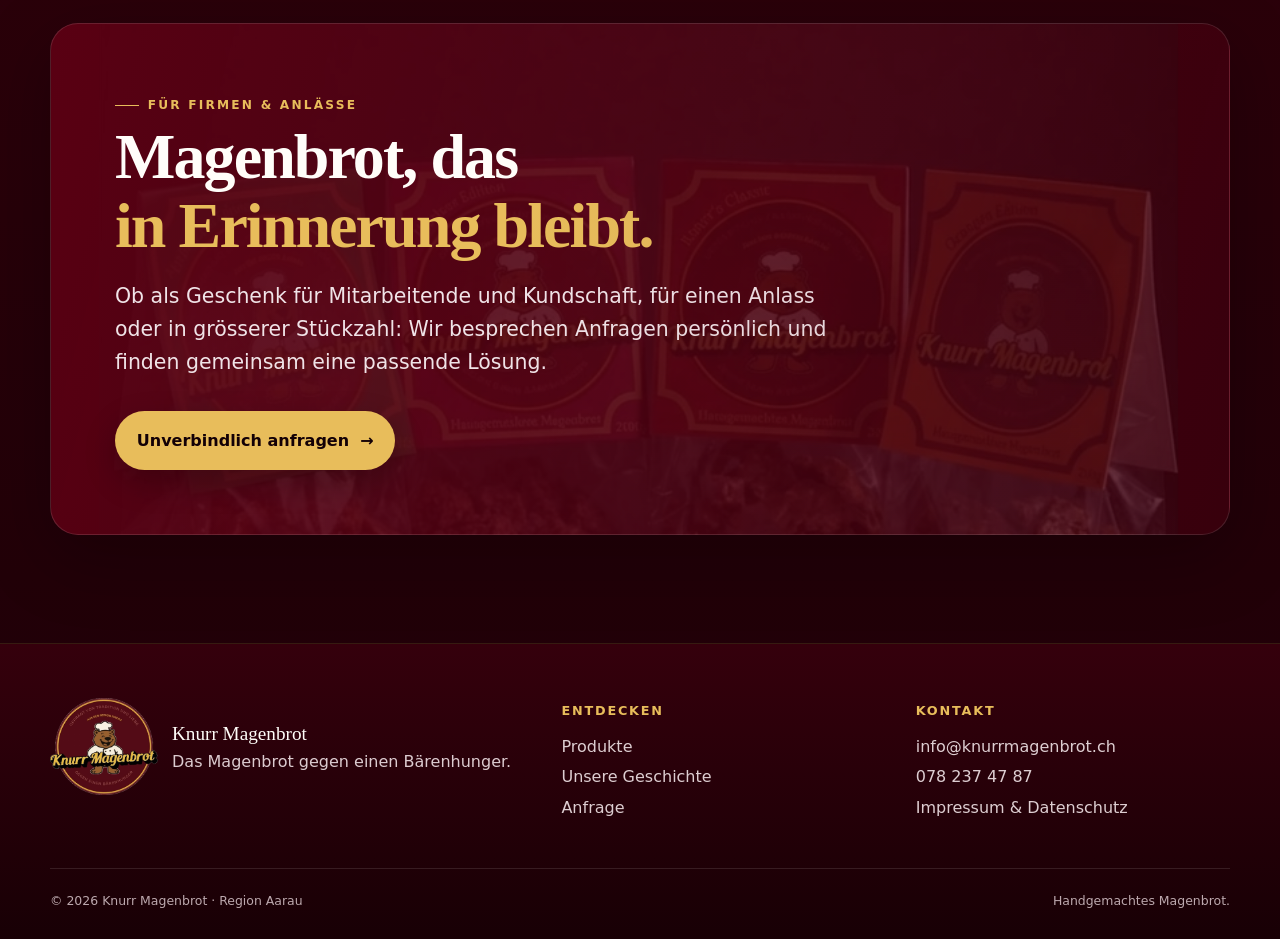
==== commit 59541941: "Fix typo in lead paragraph of index.html" ====
--- a/index.html
+++ b/index.html
@@ -120,7 +120,7 @@
         </h2>
 
         <p class="lead reveal">
-          Kein Onlineshop, kein Warenkorb. Hier lernst du unser
+          Hier lernst du unser
           Magenbrot kennen. Für Bestellungen, Firmenanfragen oder
           grössere Mengen kontaktierst du uns direkt.
         </p>
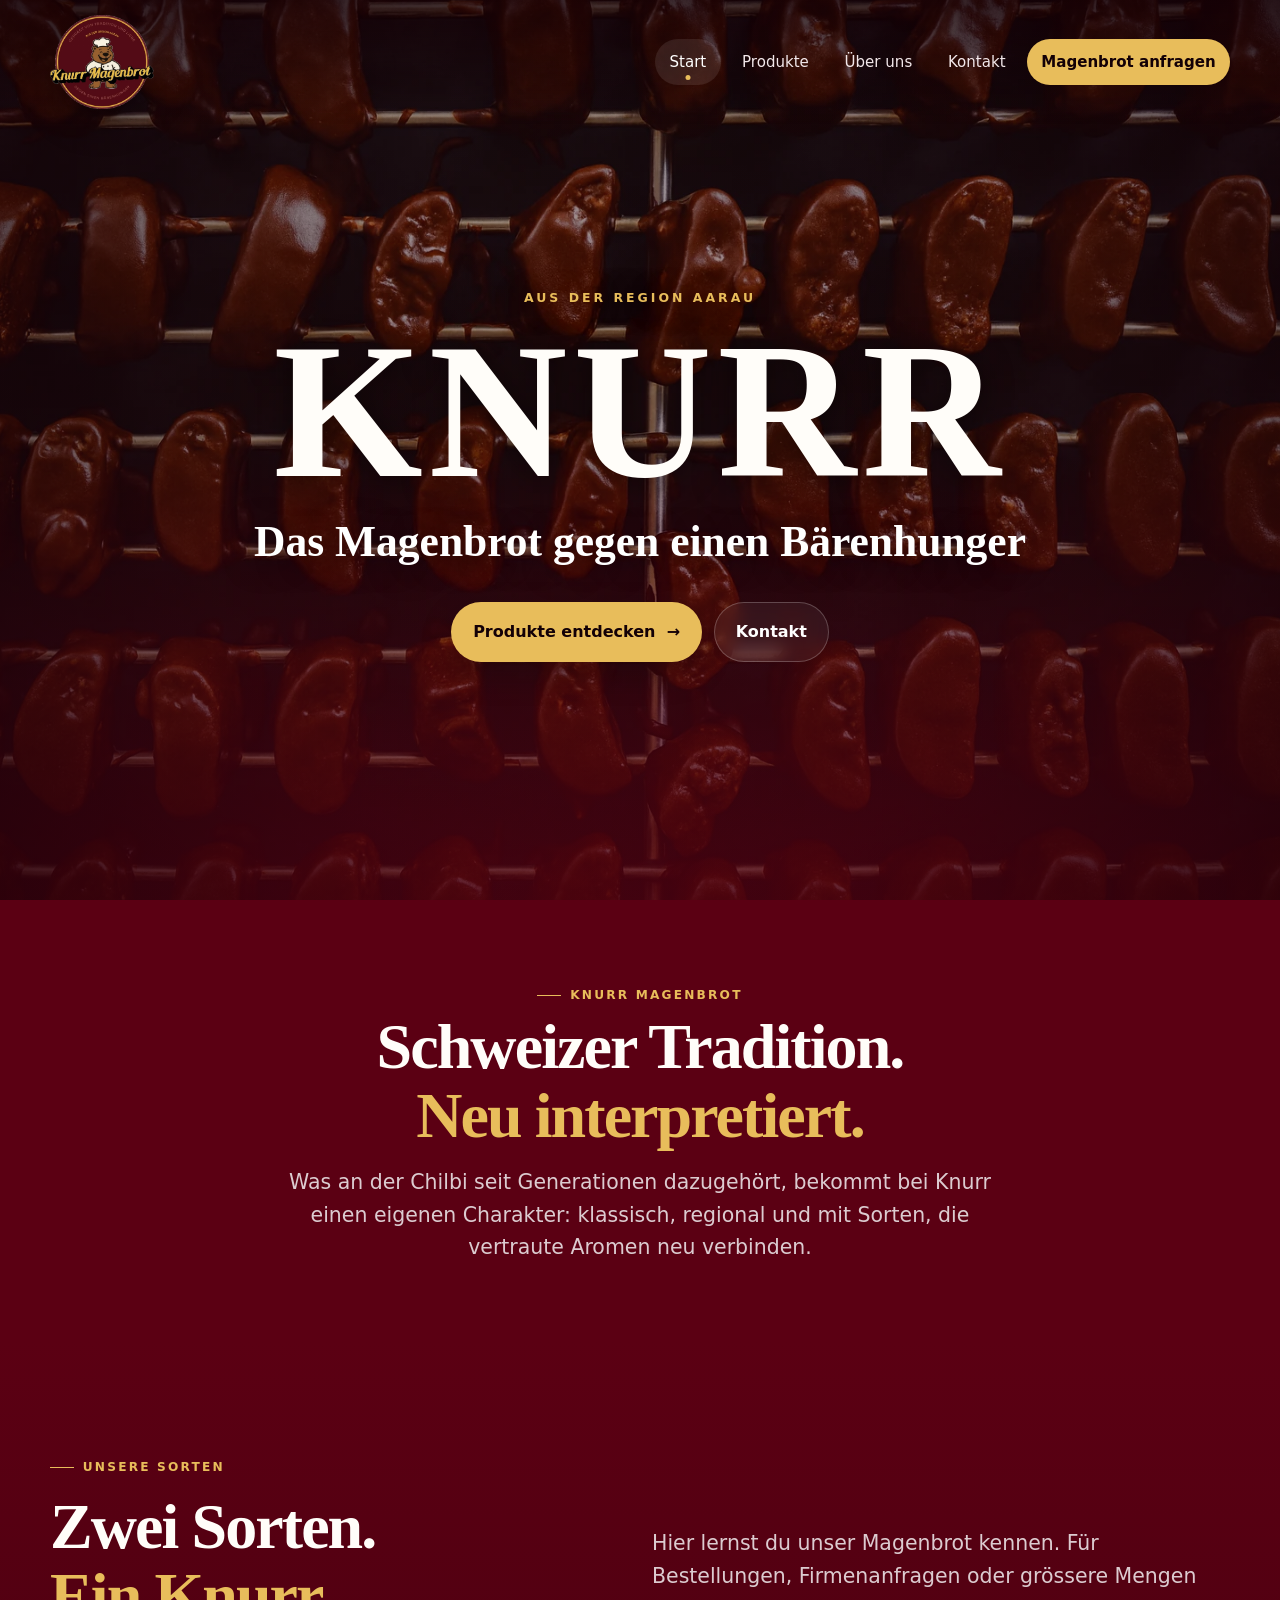
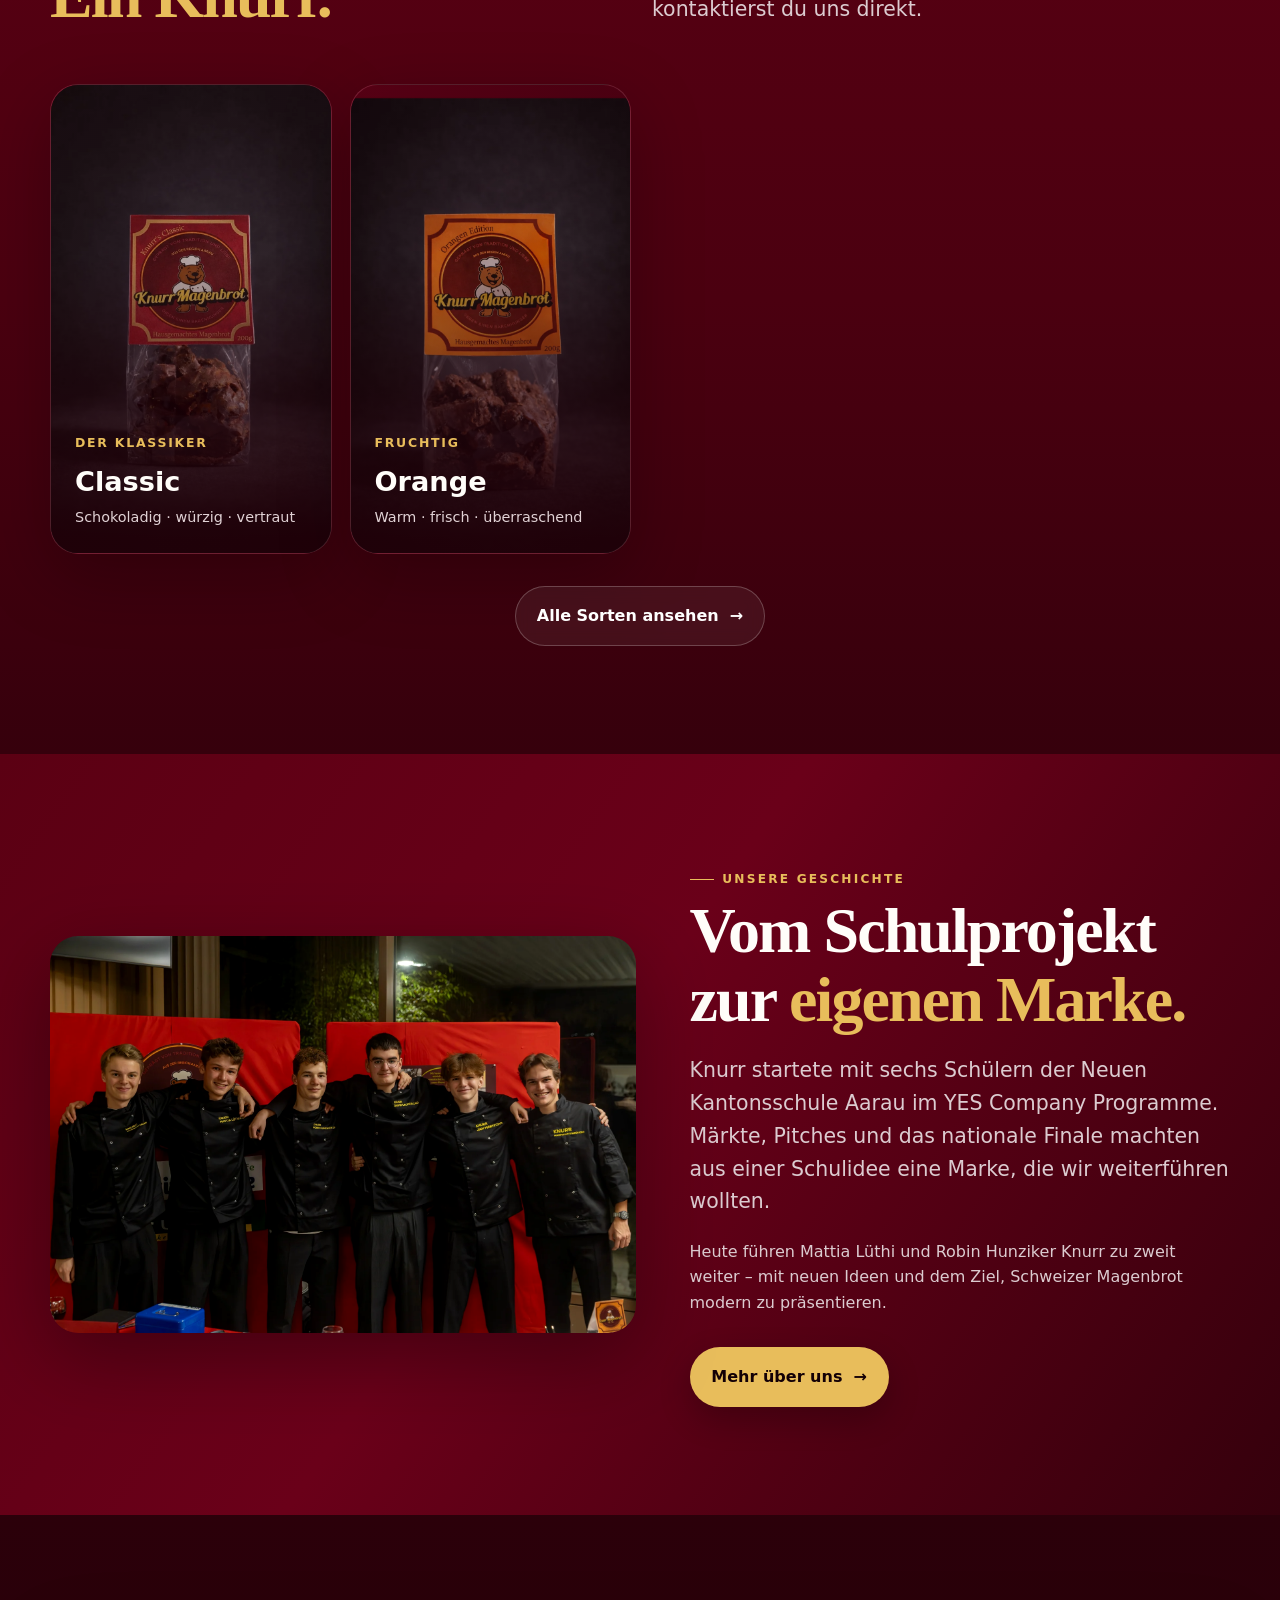
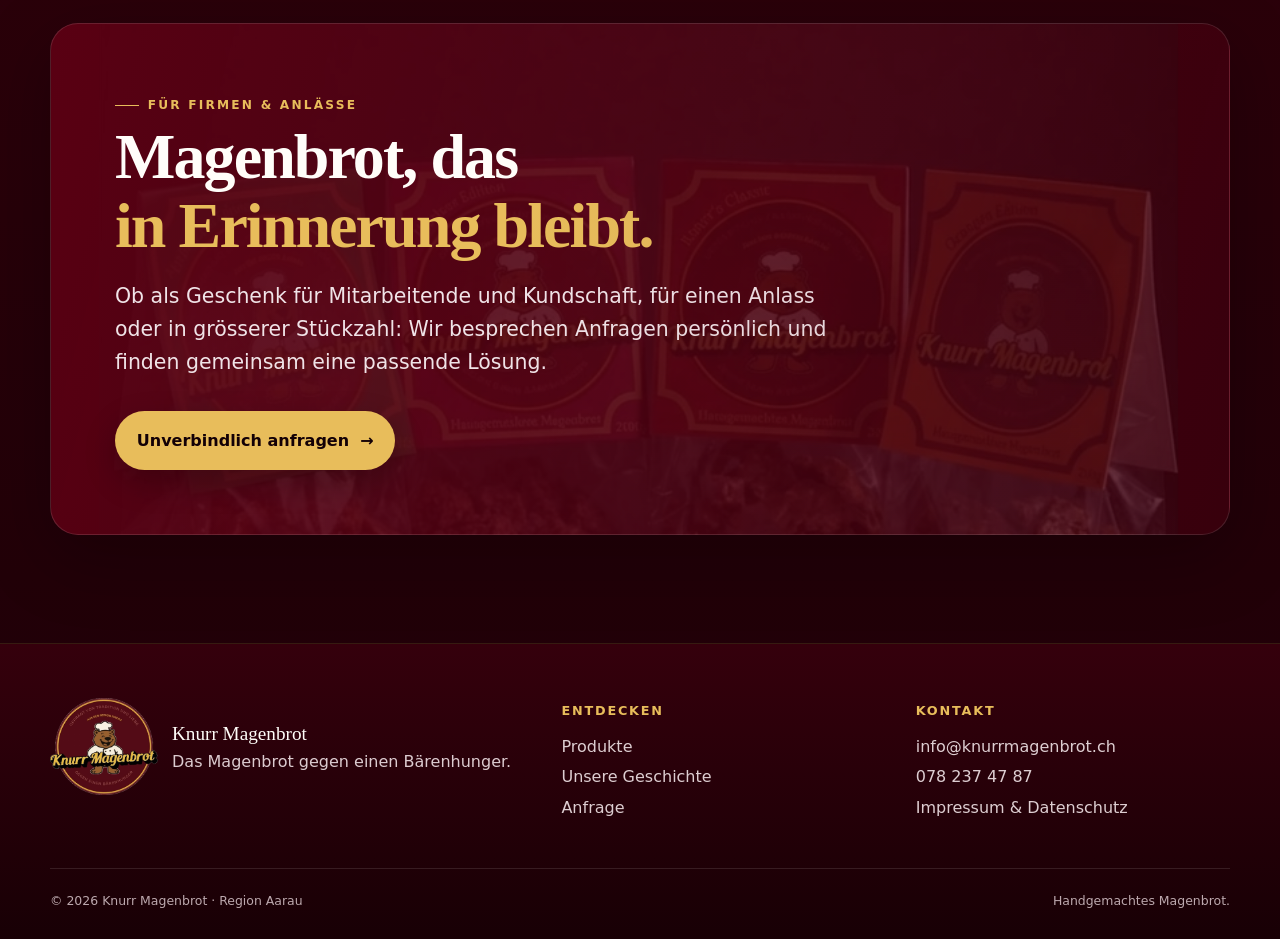
==== commit 7f5be9e3: "meta discription auf Orangen und Apfel-Zimt reduziert Updated the description meta tag and removed r" ====
--- a/index.html
+++ b/index.html
@@ -4,7 +4,7 @@
   <meta charset="utf-8">
   <meta name="viewport" content="width=device-width,initial-scale=1">
   <meta name="theme-color" content="#5b0013">
-  <meta name="description" content="Knurr Magenbrot aus der Region Aarau – das Magenbrot gegen einen Bärenhunger. Entdecke Classic, Orange, Apfel-Zimt und Himbeer.">
+  <meta name="description" content="Knurr Magenbrot aus der Region Aarau – das Magenbrot gegen einen Bärenhunger. Entdecke Classic und Orange.">
 
   <title>Knurr Magenbrot | Gegen einen Bärenhunger</title>
 
@@ -115,7 +115,7 @@
       <div class="grid-2 section-heading" style="align-items:end">
 
         <h2 class="h2 reveal">
-          Vier Sorten.<br>
+          Zwei Sorten.<br>
           <span class="gold">Ein Knurr.</span>
         </h2>
 
@@ -173,49 +173,6 @@
 
         </a>
 
-
-        <a class="panel product-mini reveal" data-tilt href="produkte.html#apfel">
-
-          <img
-            src="assets/img/apple_photo.webp"
-            alt="Knurr Apfel-Zimt Edition"
-          >
-
-          <span class="flavour">
-            Würzig
-          </span>
-
-          <h3>
-            Apfel-Zimt
-          </h3>
-
-          <p>
-            Apfel · Zimt · Chilbi-Gefühl
-          </p>
-
-        </a>
-
-
-        <a class="panel product-mini reveal" data-tilt href="produkte.html#himbeer">
-
-          <img
-            src="assets/img/raspberry_photo.webp"
-            alt="Knurr Himbeer Edition"
-          >
-
-          <span class="flavour">
-            Beerig
-          </span>
-
-          <h3>
-            Himbeer
-          </h3>
-
-          <p>
-            Fruchtig · aromatisch · anders
-          </p>
-
-        </a>
 
       </div>
 
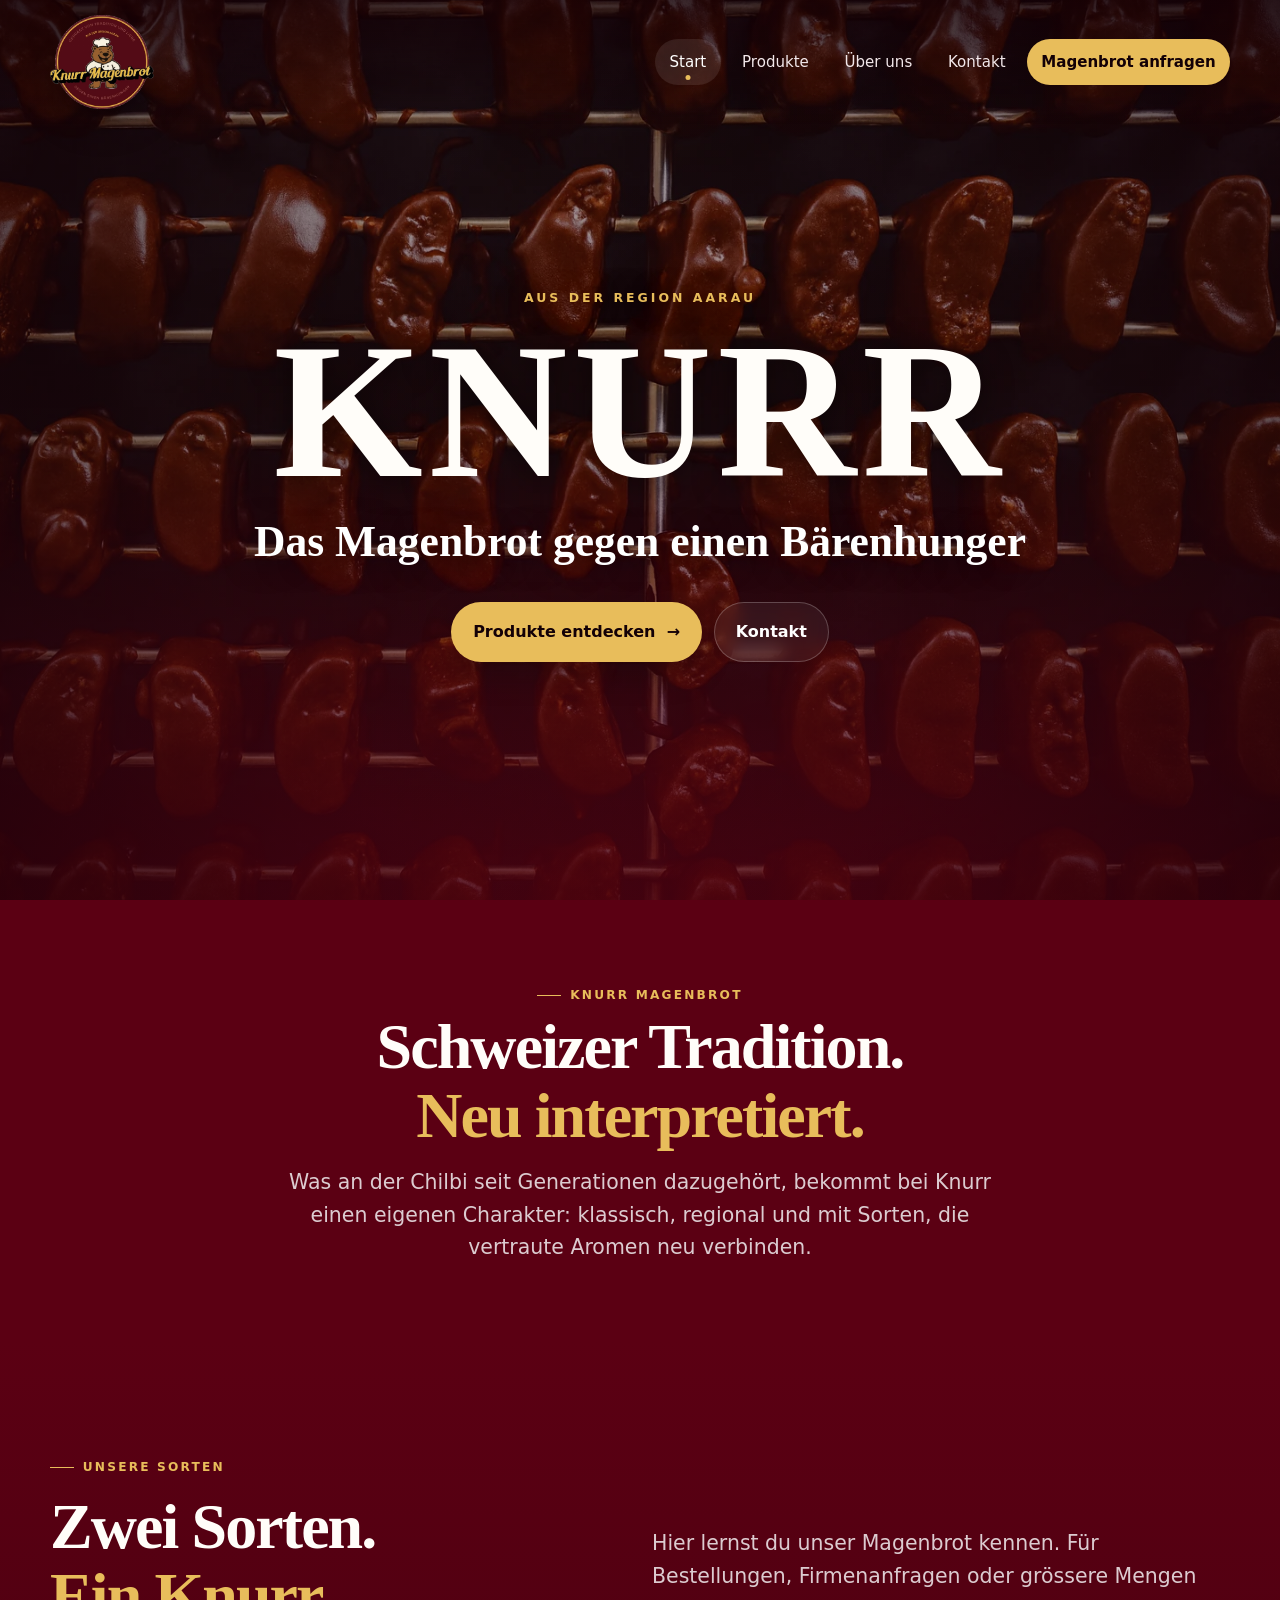
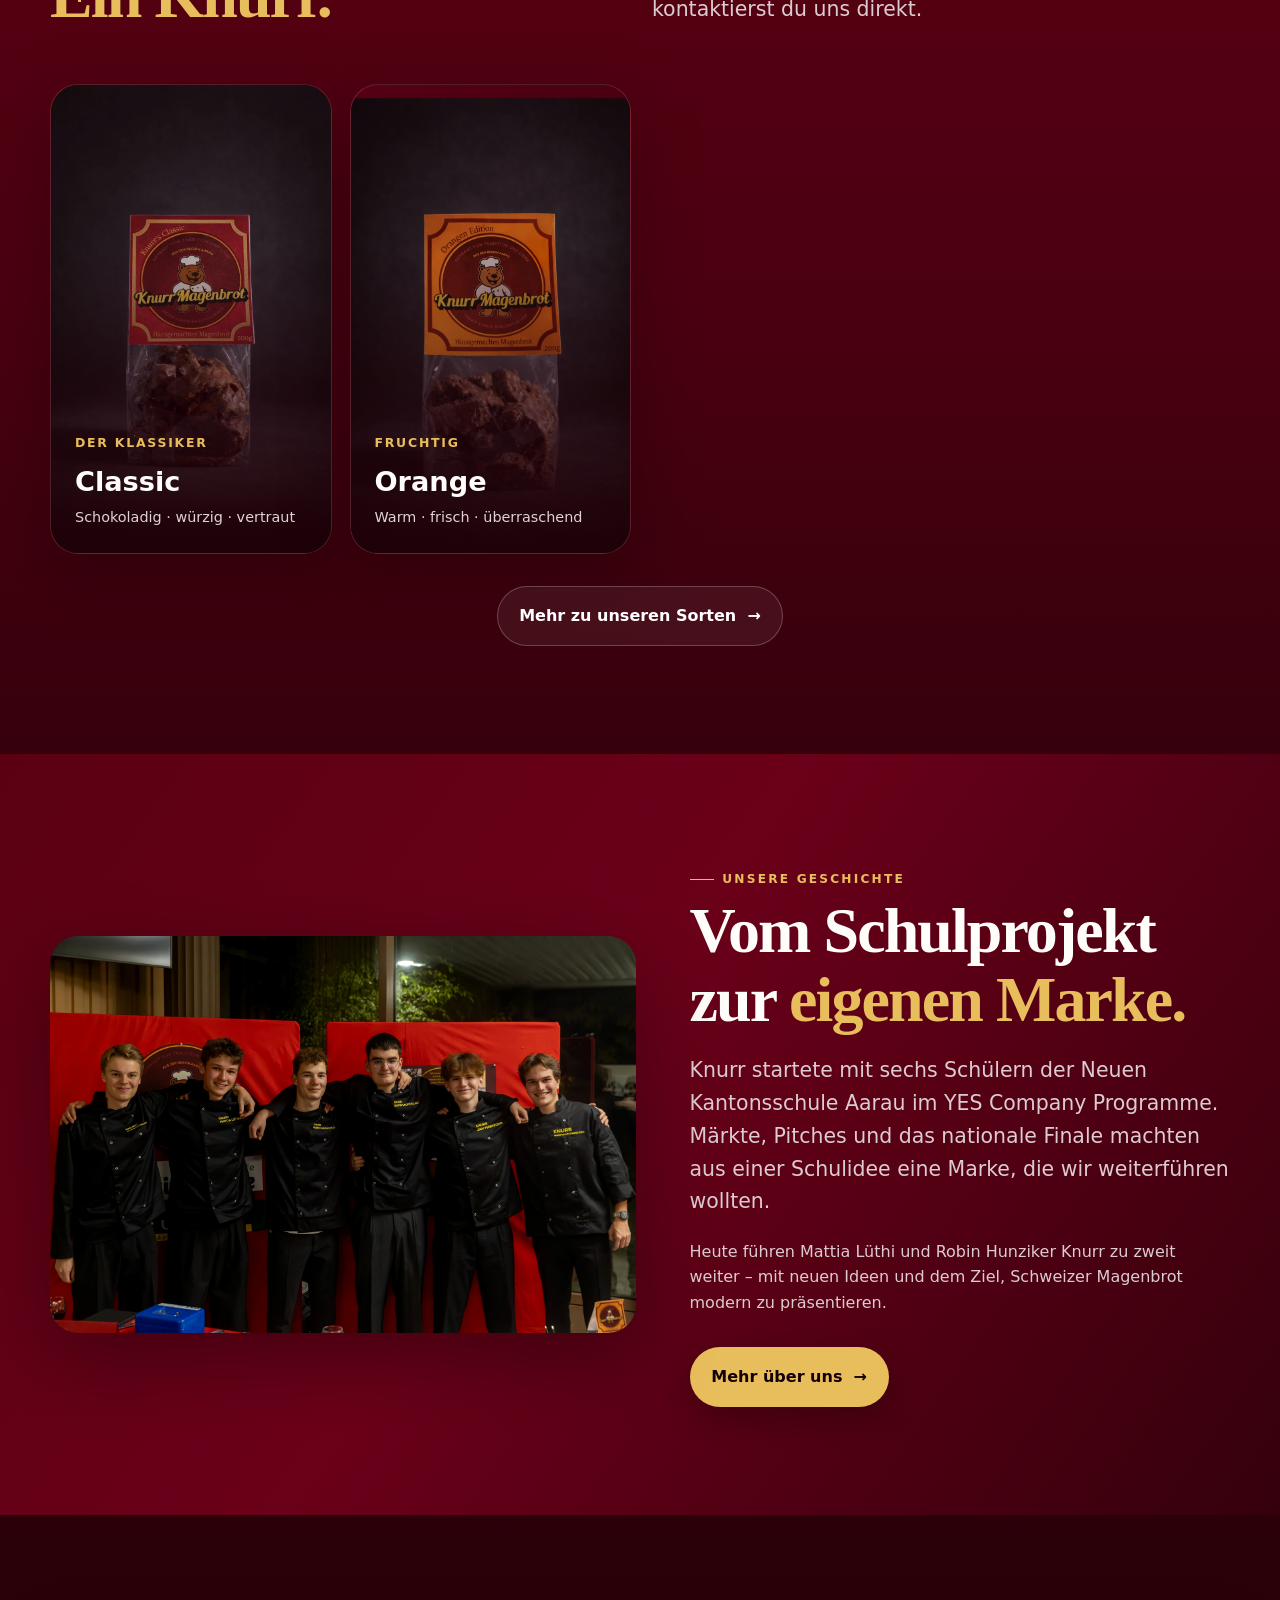
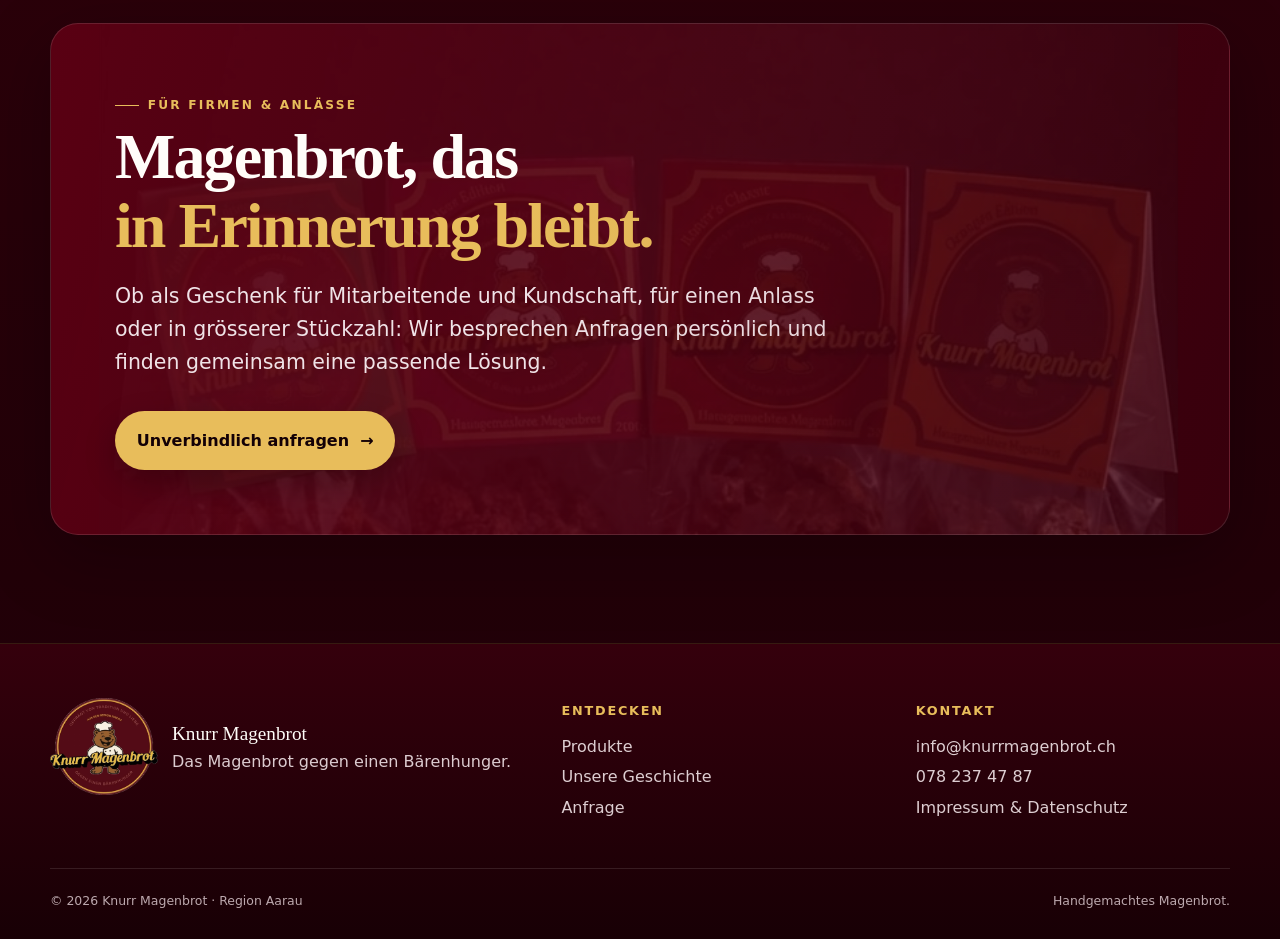
==== commit b6b6afae: "Update product section button text" ====
--- a/index.html
+++ b/index.html
@@ -180,7 +180,7 @@
       <div class="actions reveal" style="justify-content:center">
 
         <a class="btn btn-secondary" href="produkte.html">
-          Alle Sorten ansehen
+          Mehr zu unseren Sorten
           <span class="arrow">→</span>
         </a>
 
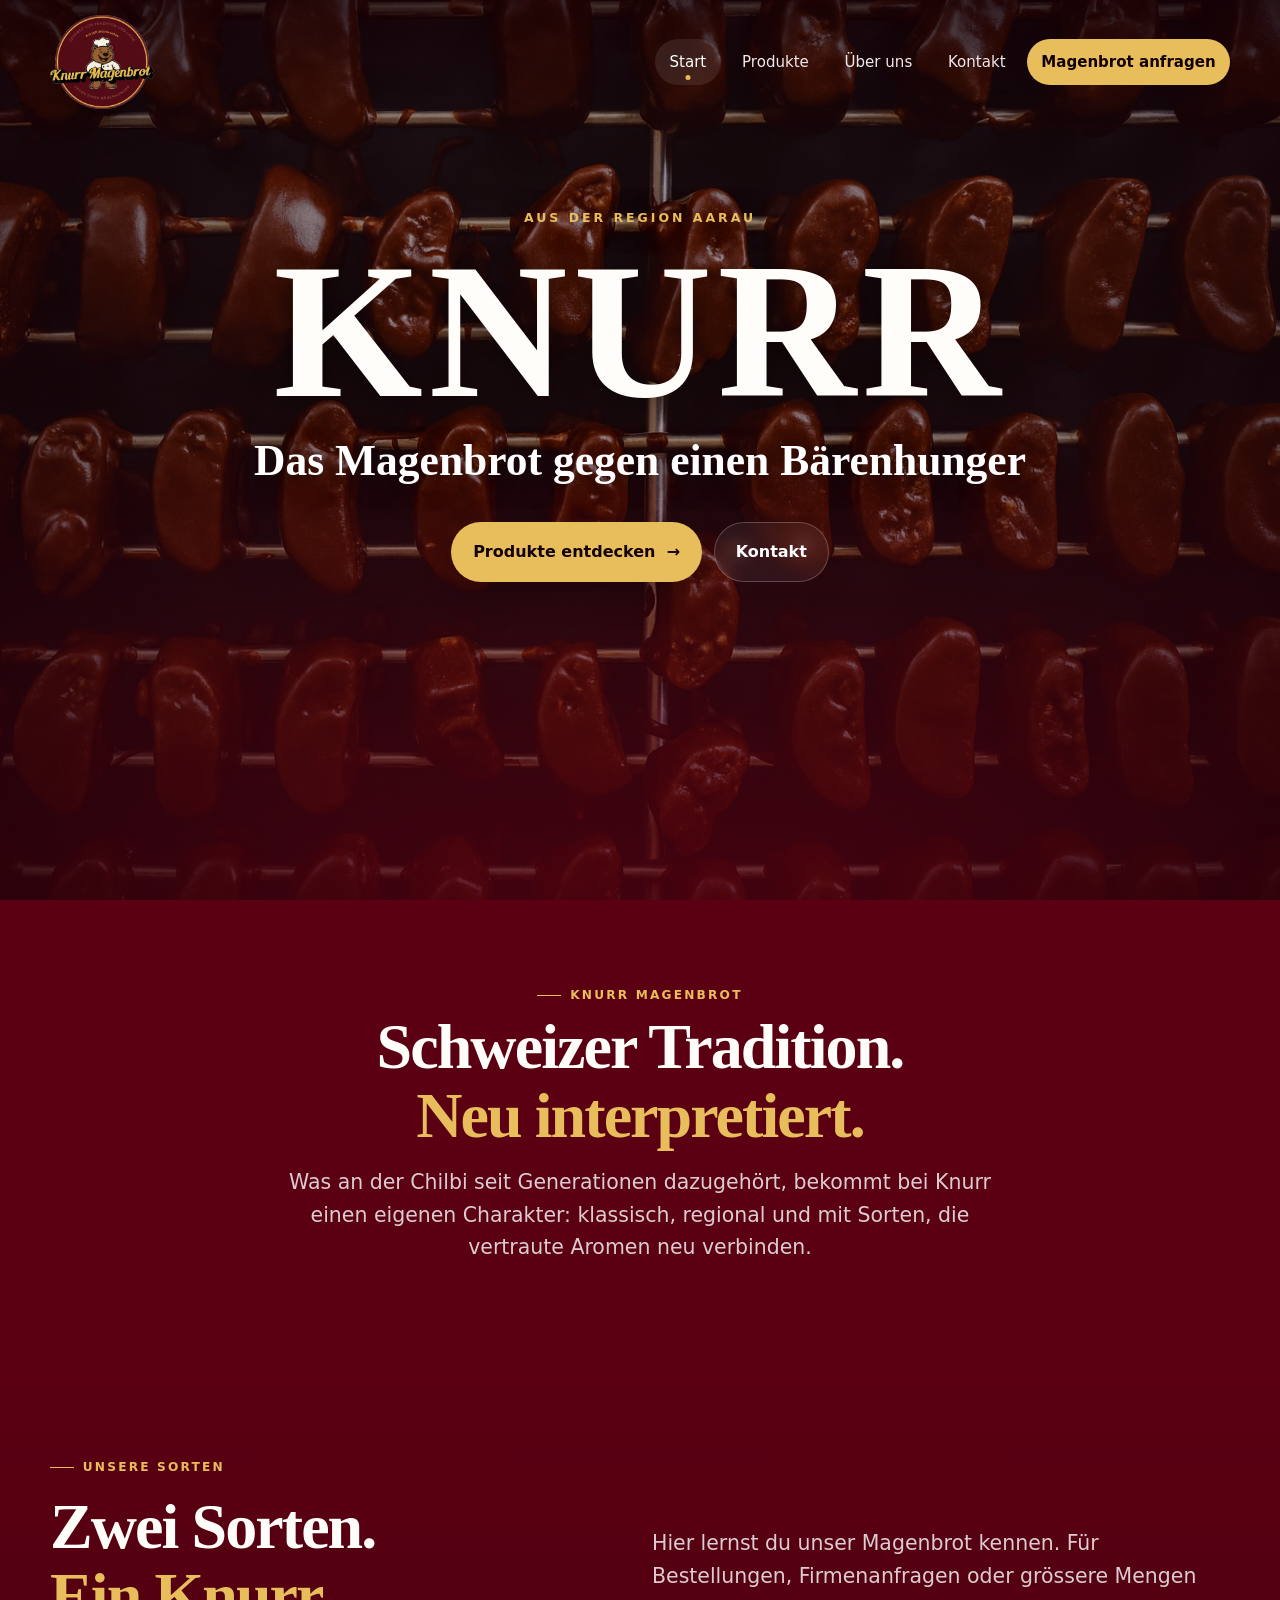
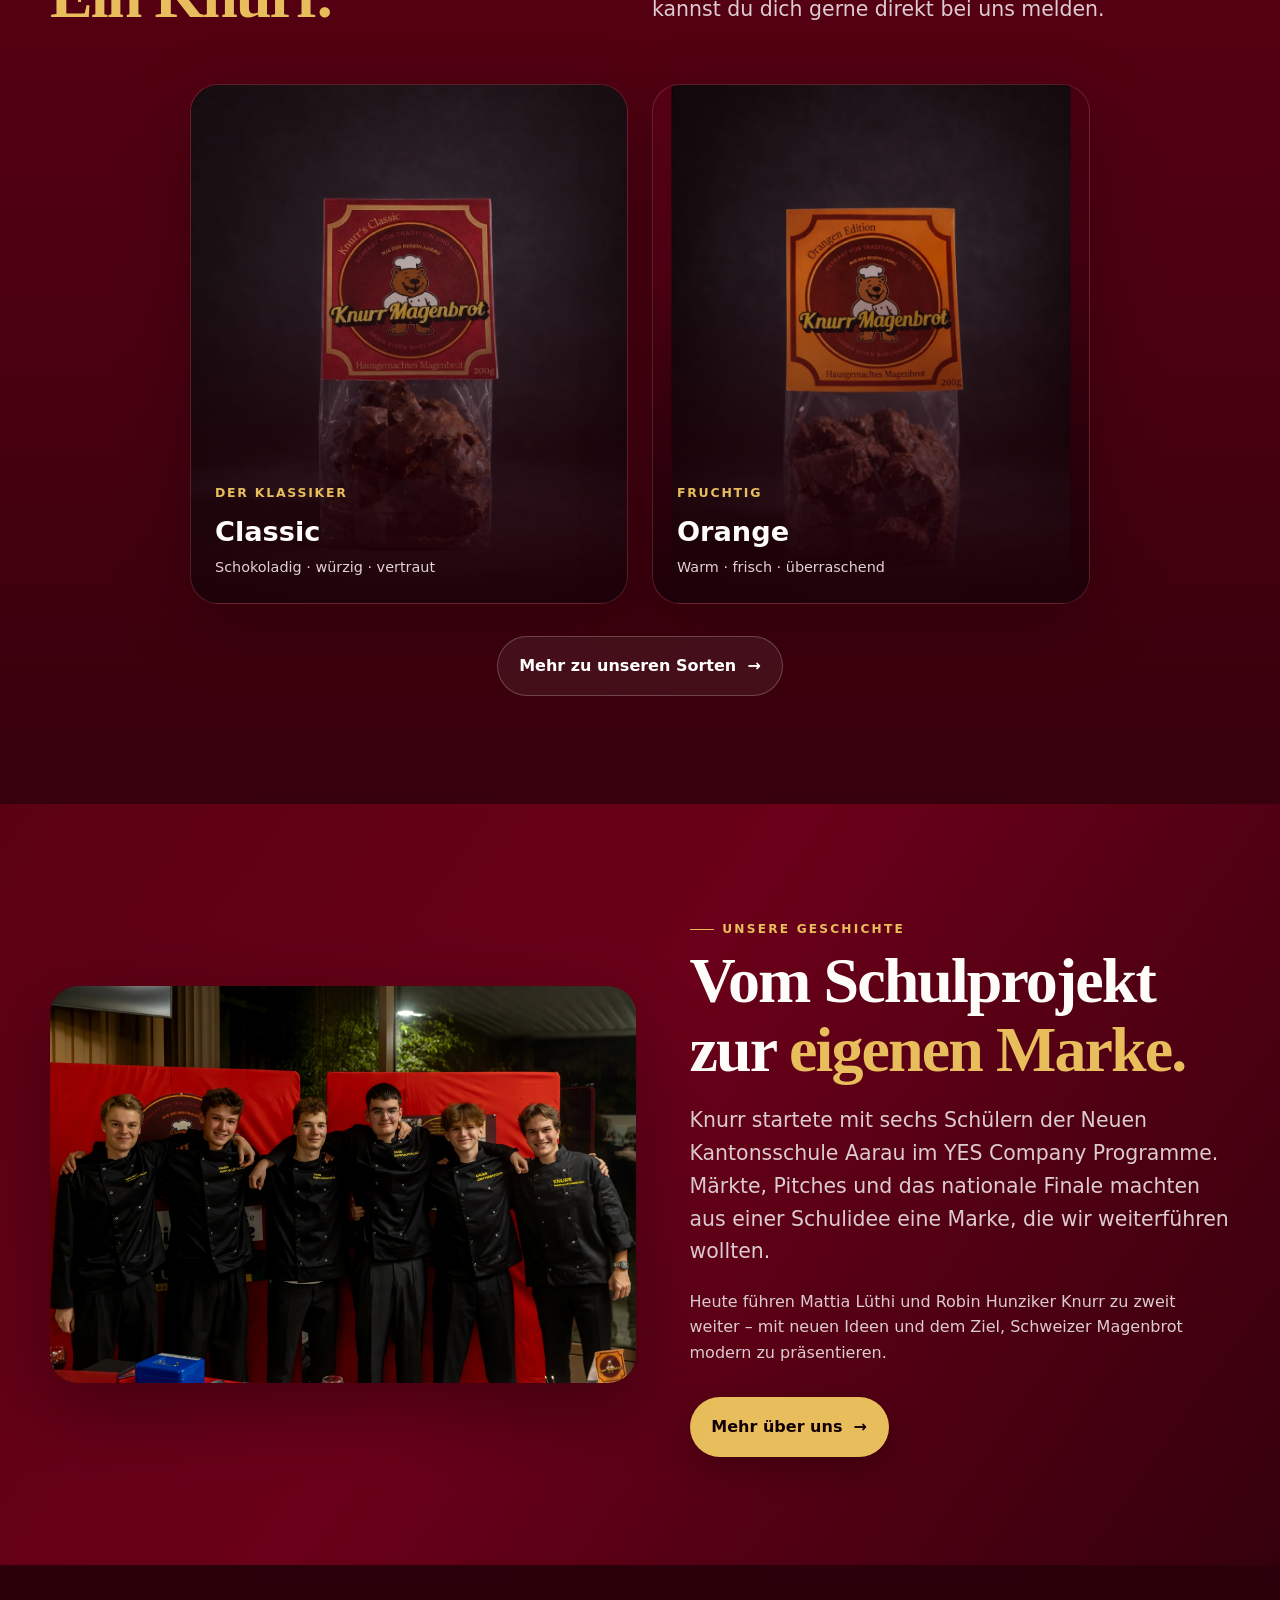
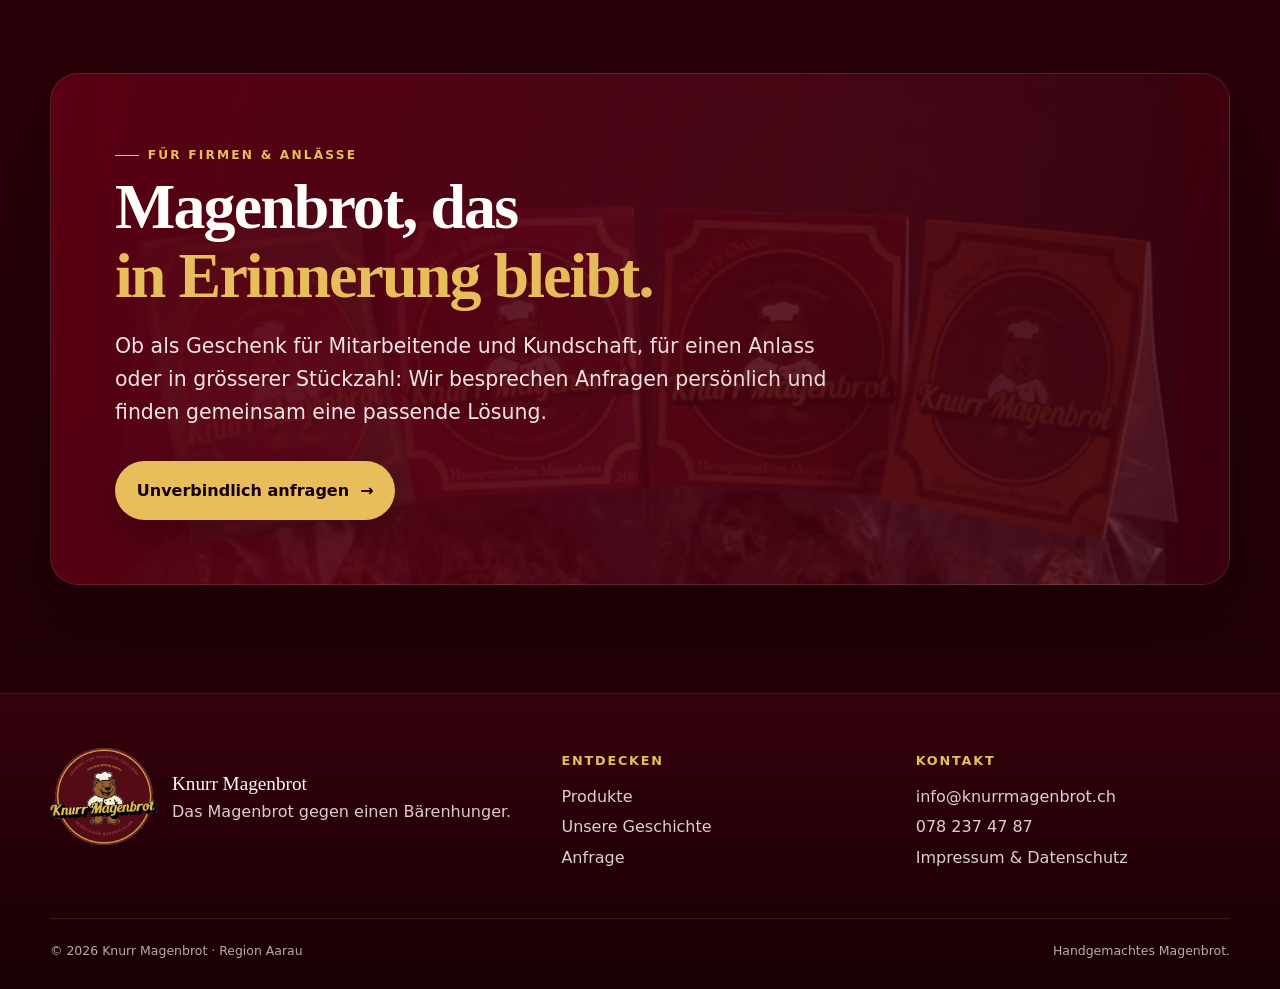
==== commit cefbf6b8: "Add scroll cue and refine product copy" ====
--- a/index.html
+++ b/index.html
@@ -75,11 +75,16 @@
 
     </div>
 
+    <a class="scroll-cue" href="#entdecken" aria-label="Mehr Inhalte entdecken">
+      <span>Mehr entdecken</span>
+      <span class="scroll-arrow" aria-hidden="true">↓</span>
+    </a>
+
   </section>
 
 
   <!-- INTRO -->
-  <section class="section-sm intro-strip">
+  <section id="entdecken" class="section-sm intro-strip">
 
     <div class="container intro-centered reveal">
 
@@ -120,9 +125,9 @@
         </h2>
 
         <p class="lead reveal">
-          Hier lernst du unser
-          Magenbrot kennen. Für Bestellungen, Firmenanfragen oder
-          grössere Mengen kontaktierst du uns direkt.
+          Hier lernst du unser Magenbrot kennen. Für Bestellungen,
+          Firmenanfragen oder grössere Mengen kannst du dich gerne
+          direkt bei uns melden.
         </p>
 
       </div>
@@ -155,6 +160,7 @@
         <a class="panel product-mini reveal" data-tilt href="produkte.html#orange">
 
           <img
+            class="orange-crop"
             src="assets/img/orange_photo.webp"
             alt="Knurr Orangen Edition"
           >
--- a/assets/css/styles.css
+++ b/assets/css/styles.css
@@ -62,7 +62,7 @@
 .panel{background:linear-gradient(145deg,rgba(104,0,25,.84),rgba(49,0,11,.88));border:1px solid rgba(255,255,255,.12);border-radius:var(--radius);box-shadow:0 22px 70px rgba(0,0,0,.25)}
 .grid-3{display:grid;grid-template-columns:repeat(3,1fr);gap:18px}.grid-4{display:grid;grid-template-columns:repeat(4,1fr);gap:18px}.grid-2{display:grid;grid-template-columns:repeat(2,1fr);gap:24px}
 .value-card{padding:28px}.value-card .num{font-family:var(--serif);font-size:2.4rem;color:var(--gold);line-height:1;margin-bottom:1rem}.value-card p{color:var(--muted);margin-bottom:0}
-.product-preview{display:grid;grid-template-columns:repeat(4,1fr);gap:18px;margin-top:2.4rem}.product-mini{position:relative;min-height:470px;overflow:hidden;padding:24px;display:flex;flex-direction:column;justify-content:flex-end;isolation:isolate;transition:.3s}.product-mini::before{content:'';position:absolute;inset:0;background:linear-gradient(to top,rgba(31,0,8,.97) 3%,rgba(41,0,10,.25) 64%);z-index:-1}.product-mini img{position:absolute;inset:0;width:100%;height:100%;object-fit:cover;z-index:-2;transition:.55s cubic-bezier(.2,.7,.2,1)}.product-mini:hover img{transform:scale(1.045)}.product-mini .flavour{color:var(--gold);font-size:.78rem;text-transform:uppercase;letter-spacing:.14em;font-weight:900}.product-mini h3{margin:.4rem 0 .2rem;font-size:1.7rem}.product-mini p{margin:0;color:#e1d2d5;font-size:.9rem}
+.product-preview{display:grid;grid-template-columns:repeat(2,minmax(0,1fr));gap:24px;max-width:900px;margin:2.4rem auto 0}.product-mini{position:relative;min-height:520px;overflow:hidden;padding:24px;display:flex;flex-direction:column;justify-content:flex-end;isolation:isolate;transition:.3s}.product-mini::before{content:'';position:absolute;inset:0;background:linear-gradient(to top,rgba(31,0,8,.97) 3%,rgba(41,0,10,.25) 64%);z-index:-1}.product-mini img{position:absolute;inset:0;width:100%;height:100%;object-fit:cover;z-index:-2;transition:.55s cubic-bezier(.2,.7,.2,1)}.product-mini:hover img{transform:scale(1.045)}.product-mini .flavour{color:var(--gold);font-size:.78rem;text-transform:uppercase;letter-spacing:.14em;font-weight:900}.product-mini h3{margin:.4rem 0 .2rem;font-size:1.7rem}.product-mini p{margin:0;color:#e1d2d5;font-size:.9rem}
 .story-split{display:grid;grid-template-columns:1.04fr .96fr;gap:54px;align-items:center}.story-image{position:relative}.story-image img{width:100%;border-radius:var(--radius);box-shadow:var(--shadow);filter:saturate(.95) contrast(1.04)}.story-image::after{content:'';position:absolute;inset:auto -18px -18px 18%;height:62%;border:1px solid rgba(232,189,91,.35);border-radius:var(--radius);z-index:-1}
 .section-red-dark{background:linear-gradient(125deg,#5b0013 0%,#6a0019 45%,#35000c 100%)}
 .b2b{padding:64px;display:grid;grid-template-columns:1fr;gap:30px;align-items:center;background:linear-gradient(105deg,rgba(91,0,19,.97),rgba(55,0,13,.76)),url('../img/family_photo.webp') center 42%/cover;min-height:420px;overflow:hidden}.b2b>div{max-width:770px}.b2b .lead{color:#f0e3e7}.b2b-clean{position:relative}.b2b-clean::after{content:'';position:absolute;inset:0;background:linear-gradient(90deg,transparent 40%,rgba(91,0,19,.14));pointer-events:none}
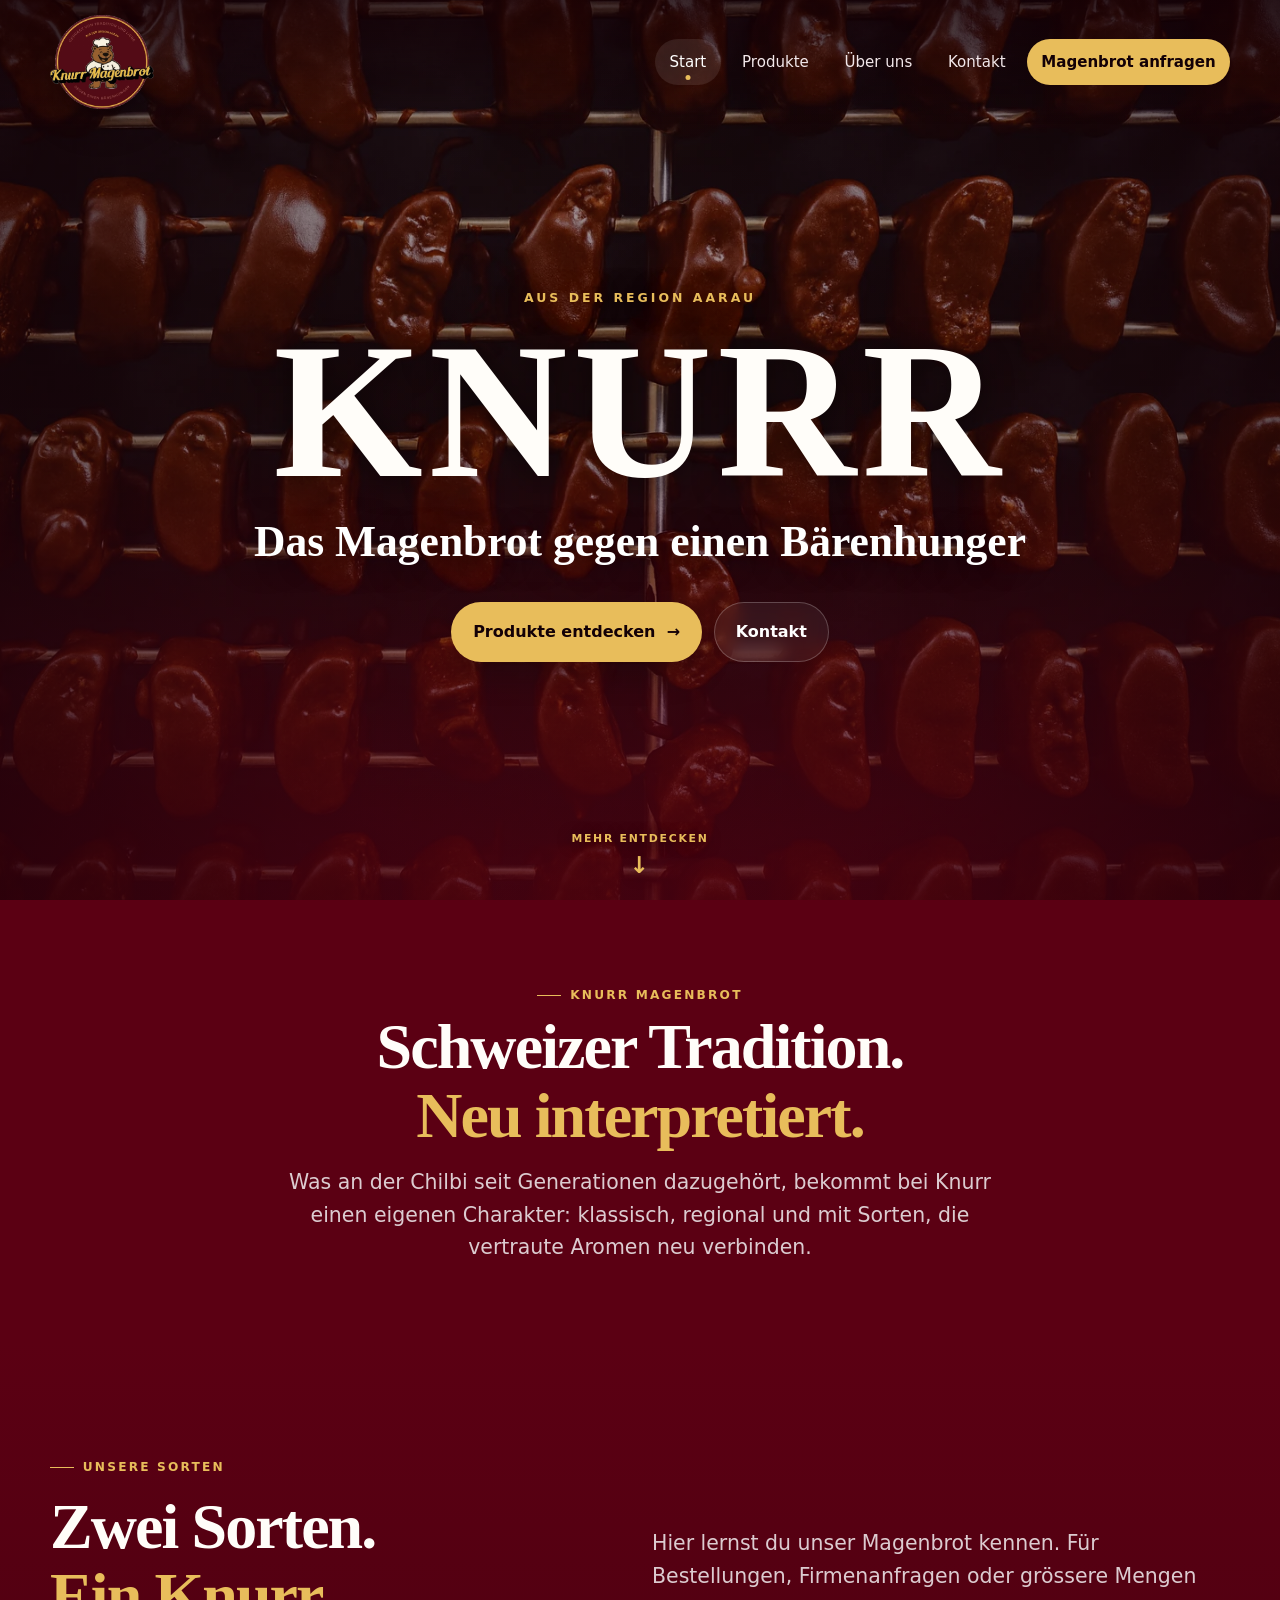
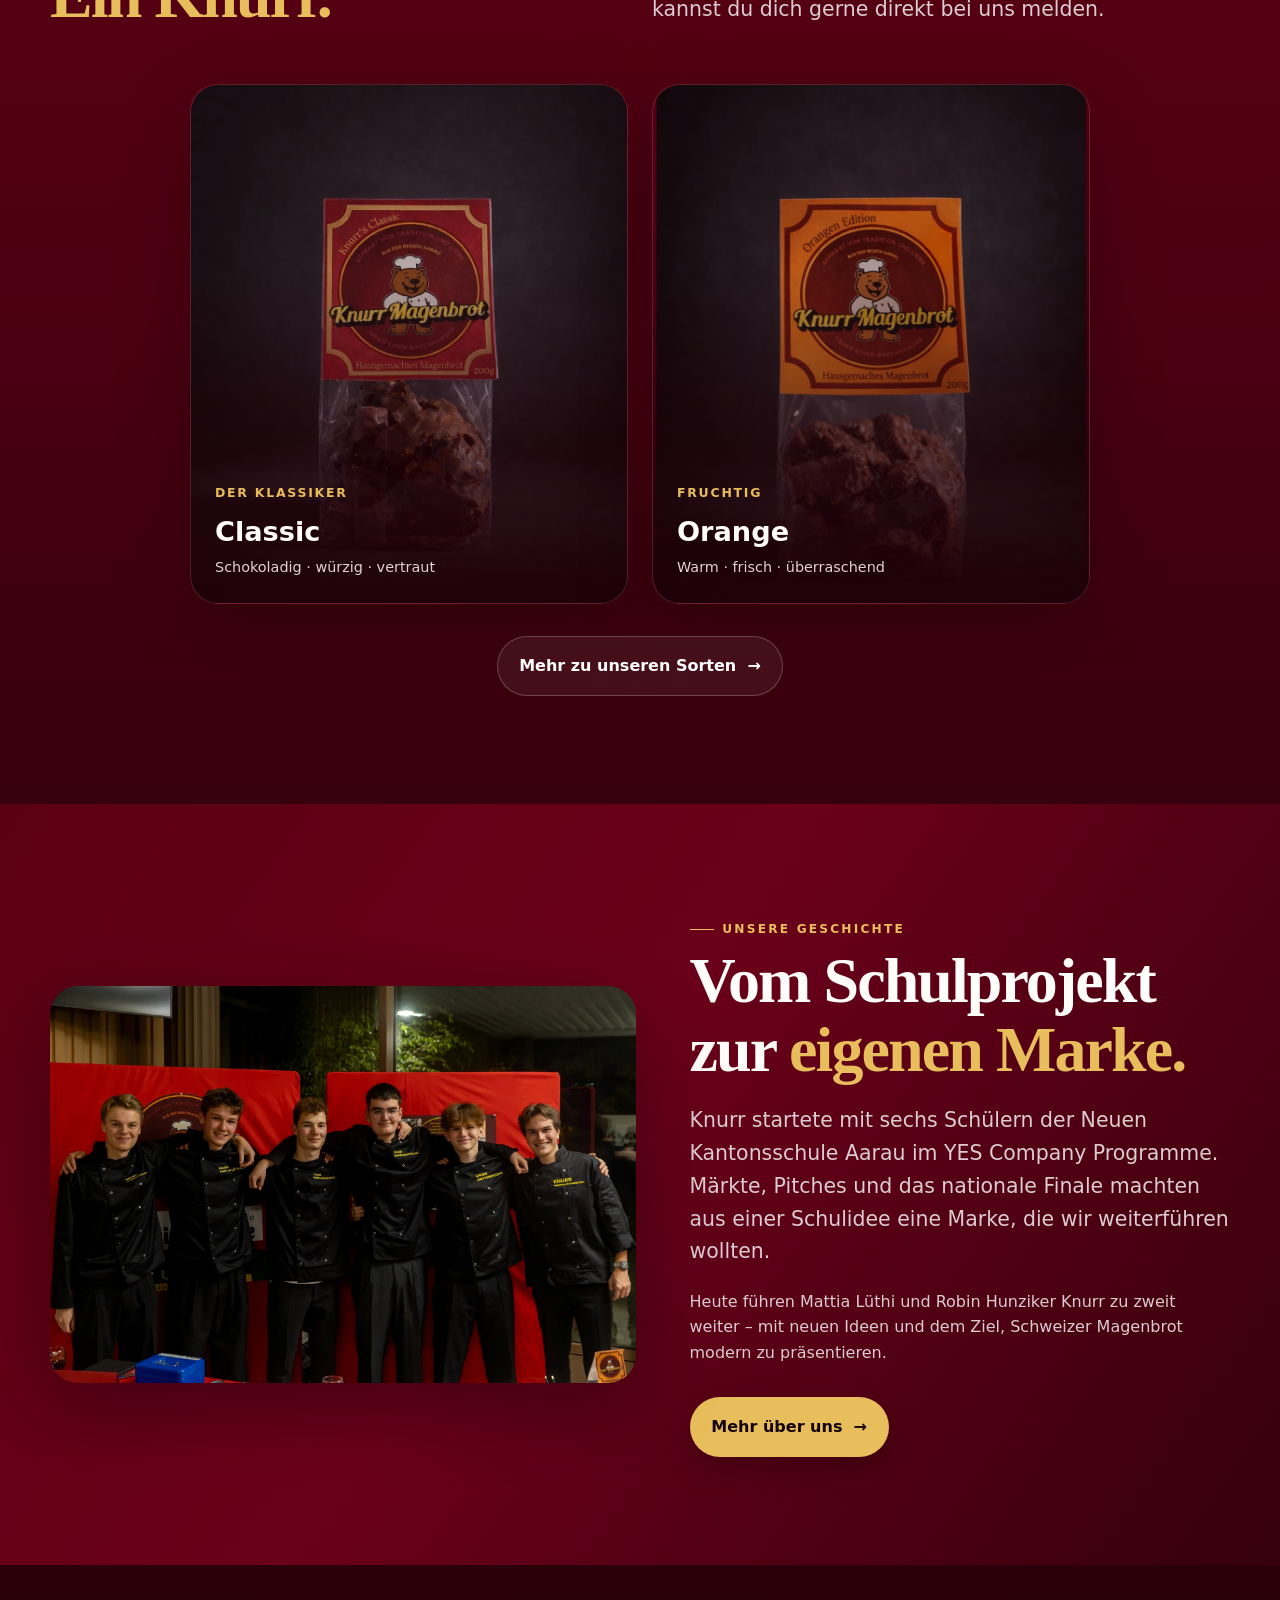
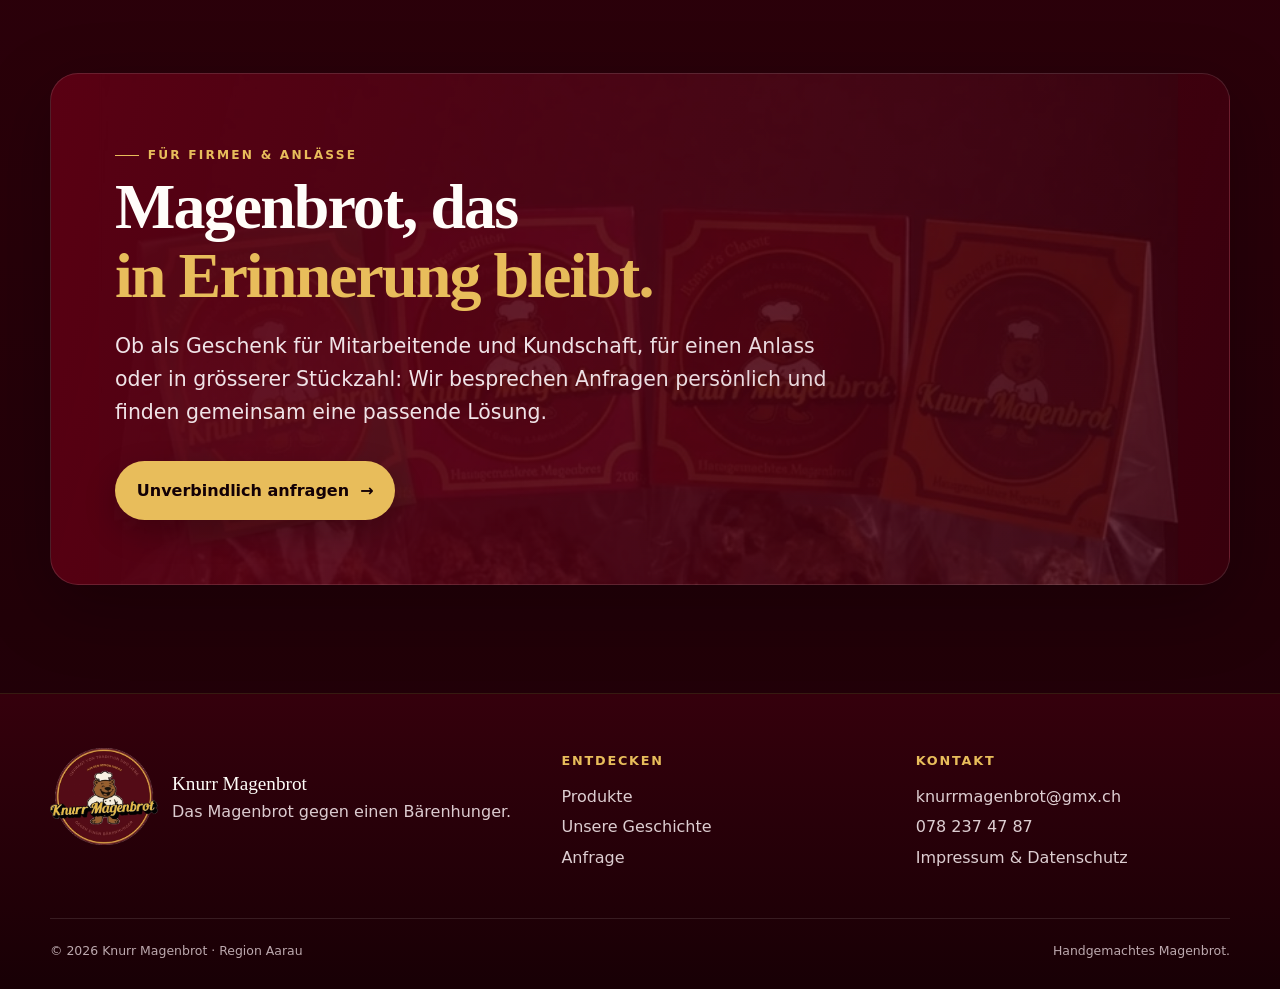
==== commit bff8682d: "Use correct contact email in index.html" ====
--- a/index.html
+++ b/index.html
@@ -352,8 +352,8 @@
           Kontakt
         </h4>
 
-        <a href="mailto:info@knurrmagenbrot.ch">
-          info@knurrmagenbrot.ch
+        <a href="mailto:knurrmagenbrot@gmx.ch">
+          knurrmagenbrot@gmx.ch
         </a>
 
         <a href="tel:+41782374787">
--- a/assets/css/styles.css
+++ b/assets/css/styles.css
@@ -55,14 +55,14 @@
 .hero-region{margin:0 0 10px;text-transform:uppercase;letter-spacing:.24em;font-weight:900;font-size:.78rem;color:var(--gold)}
 .hero-brand{font-family:var(--serif);font-size:clamp(5.4rem,15vw,12rem);letter-spacing:.03em;line-height:.78;margin:.1em 0 .16em;color:#fffdf9;font-weight:700}
 .hero-tagline{font-family:var(--serif);font-size:clamp(1.45rem,3.4vw,3rem);line-height:1.1;margin:0;color:#fff;max-width:900px;font-weight:600}
-.hero-actions{justify-content:center;margin-top:2.3rem;text-shadow:none}.hero-fade{position:absolute;z-index:1;left:0;right:0;bottom:-1px;height:180px;background:linear-gradient(transparent,var(--red))}
+.hero-actions{justify-content:center;margin-top:2.3rem;text-shadow:none}.scroll-cue{position:absolute;left:50%;bottom:24px;z-index:3;transform:translateX(-50%);display:flex;flex-direction:column;align-items:center;gap:5px;color:var(--gold);text-transform:uppercase;letter-spacing:.16em;font-size:.68rem;font-weight:850;text-shadow:0 2px 14px rgba(0,0,0,.55);transition:color .2s ease}.scroll-cue:hover,.scroll-cue:focus-visible{color:var(--gold-2)}.scroll-arrow{font-size:1.45rem;line-height:1;animation:scrollHint 1.8s ease-in-out infinite}@keyframes scrollHint{0%,100%{transform:translateY(0)}50%{transform:translateY(7px)}}.hero-fade{position:absolute;z-index:1;left:0;right:0;bottom:-1px;height:180px;background:linear-gradient(transparent,var(--red))}
 .intro-strip{background:var(--red)}.intro-centered{text-align:center;max-width:860px}.intro-centered .lead{margin:0 auto}.product-section{background:linear-gradient(180deg,var(--red),#4b0010 55%,#36000c)}.section-heading{margin-top:.5rem}
 
 /* PANELS / CARDS */
 .panel{background:linear-gradient(145deg,rgba(104,0,25,.84),rgba(49,0,11,.88));border:1px solid rgba(255,255,255,.12);border-radius:var(--radius);box-shadow:0 22px 70px rgba(0,0,0,.25)}
 .grid-3{display:grid;grid-template-columns:repeat(3,1fr);gap:18px}.grid-4{display:grid;grid-template-columns:repeat(4,1fr);gap:18px}.grid-2{display:grid;grid-template-columns:repeat(2,1fr);gap:24px}
 .value-card{padding:28px}.value-card .num{font-family:var(--serif);font-size:2.4rem;color:var(--gold);line-height:1;margin-bottom:1rem}.value-card p{color:var(--muted);margin-bottom:0}
-.product-preview{display:grid;grid-template-columns:repeat(2,minmax(0,1fr));gap:24px;max-width:900px;margin:2.4rem auto 0}.product-mini{position:relative;min-height:520px;overflow:hidden;padding:24px;display:flex;flex-direction:column;justify-content:flex-end;isolation:isolate;transition:.3s}.product-mini::before{content:'';position:absolute;inset:0;background:linear-gradient(to top,rgba(31,0,8,.97) 3%,rgba(41,0,10,.25) 64%);z-index:-1}.product-mini img{position:absolute;inset:0;width:100%;height:100%;object-fit:cover;z-index:-2;transition:.55s cubic-bezier(.2,.7,.2,1)}.product-mini:hover img{transform:scale(1.045)}.product-mini .flavour{color:var(--gold);font-size:.78rem;text-transform:uppercase;letter-spacing:.14em;font-weight:900}.product-mini h3{margin:.4rem 0 .2rem;font-size:1.7rem}.product-mini p{margin:0;color:#e1d2d5;font-size:.9rem}
+.product-preview{display:grid;grid-template-columns:repeat(2,minmax(0,1fr));gap:24px;max-width:900px;margin:2.4rem auto 0}.product-mini{position:relative;min-height:520px;overflow:hidden;padding:24px;display:flex;flex-direction:column;justify-content:flex-end;isolation:isolate;transition:.3s}.product-mini::before{content:'';position:absolute;inset:0;background:linear-gradient(to top,rgba(31,0,8,.97) 3%,rgba(41,0,10,.25) 64%);z-index:-1}.product-mini img{position:absolute;inset:0;width:100%;height:100%;object-fit:cover;z-index:-2;transition:.55s cubic-bezier(.2,.7,.2,1)}.product-mini:hover img{transform:scale(1.045)}.product-mini img.orange-crop{transform:scale(1.075)}.product-mini:hover img.orange-crop{transform:scale(1.12)}.product-mini .flavour{color:var(--gold);font-size:.78rem;text-transform:uppercase;letter-spacing:.14em;font-weight:900}.product-mini h3{margin:.4rem 0 .2rem;font-size:1.7rem}.product-mini p{margin:0;color:#e1d2d5;font-size:.9rem}
 .story-split{display:grid;grid-template-columns:1.04fr .96fr;gap:54px;align-items:center}.story-image{position:relative}.story-image img{width:100%;border-radius:var(--radius);box-shadow:var(--shadow);filter:saturate(.95) contrast(1.04)}.story-image::after{content:'';position:absolute;inset:auto -18px -18px 18%;height:62%;border:1px solid rgba(232,189,91,.35);border-radius:var(--radius);z-index:-1}
 .section-red-dark{background:linear-gradient(125deg,#5b0013 0%,#6a0019 45%,#35000c 100%)}
 .b2b{padding:64px;display:grid;grid-template-columns:1fr;gap:30px;align-items:center;background:linear-gradient(105deg,rgba(91,0,19,.97),rgba(55,0,13,.76)),url('../img/family_photo.webp') center 42%/cover;min-height:420px;overflow:hidden}.b2b>div{max-width:770px}.b2b .lead{color:#f0e3e7}.b2b-clean{position:relative}.b2b-clean::after{content:'';position:absolute;inset:0;background:linear-gradient(90deg,transparent 40%,rgba(91,0,19,.14));pointer-events:none}
@@ -71,7 +71,7 @@
 .subhero{padding:170px 0 96px;position:relative;overflow:hidden;border-bottom:1px solid rgba(232,189,91,.13);background:linear-gradient(115deg,#5b0013 0%,#700019 48%,#35000c 100%)}.subhero::after{content:'';position:absolute;width:720px;height:720px;border-radius:50%;right:-250px;top:-360px;background:radial-gradient(circle,rgba(174,0,48,.38),transparent 65%)}.subhero-grid{display:grid;grid-template-columns:1fr;gap:40px;align-items:center;position:relative;z-index:2}.subhero-grid>div{max-width:900px}
 
 /* PRODUCT PAGE */
-.product-row{display:grid;grid-template-columns:.9fr 1.1fr;gap:56px;align-items:center;padding:70px 0;border-bottom:1px solid var(--line)}.product-row:nth-child(even){grid-template-columns:1.1fr .9fr}.product-row:nth-child(even) .product-shot{order:2}.product-shot{min-height:570px;border-radius:var(--radius);overflow:hidden;background:#280009;display:flex;align-items:center;justify-content:center;position:relative;border:1px solid rgba(232,189,91,.18);box-shadow:0 28px 72px rgba(17,0,5,.28)}.product-shot img{width:100%;height:100%;object-fit:cover;position:absolute;inset:0}.product-shot.photo::after{content:'';position:absolute;inset:0;pointer-events:none;background:linear-gradient(180deg,rgba(91,0,19,.05),transparent 42%,rgba(18,0,6,.16));box-shadow:inset 0 0 90px rgba(91,0,19,.12)}.product-copy{padding:20px}.pill{display:inline-flex;padding:.42rem .72rem;border:1px solid rgba(232,189,91,.34);border-radius:999px;color:var(--gold);font-size:.78rem;font-weight:850;text-transform:uppercase;letter-spacing:.12em}.taste{display:flex;gap:8px;flex-wrap:wrap;margin:1.4rem 0}.taste span{padding:.5rem .7rem;border-radius:999px;background:rgba(255,255,255,.07);color:#eee1e5;font-size:.85rem}
+.product-row{display:grid;grid-template-columns:.9fr 1.1fr;gap:56px;align-items:center;padding:70px 0;border-bottom:1px solid var(--line)}.product-row:nth-child(even){grid-template-columns:1.1fr .9fr}.product-row:nth-child(even) .product-shot{order:2}.product-shot{min-height:570px;border-radius:var(--radius);overflow:hidden;background:#280009;display:flex;align-items:center;justify-content:center;position:relative;border:1px solid rgba(232,189,91,.18);box-shadow:0 28px 72px rgba(17,0,5,.28)}.product-shot img{width:100%;height:100%;object-fit:cover;position:absolute;inset:0}.product-shot img.orange-crop{transform:scale(1.075)}.product-shot.photo::after{content:'';position:absolute;inset:0;pointer-events:none;background:linear-gradient(180deg,rgba(91,0,19,.05),transparent 42%,rgba(18,0,6,.16));box-shadow:inset 0 0 90px rgba(91,0,19,.12)}.product-copy{padding:20px}.pill{display:inline-flex;padding:.42rem .72rem;border:1px solid rgba(232,189,91,.34);border-radius:999px;color:var(--gold);font-size:.78rem;font-weight:850;text-transform:uppercase;letter-spacing:.12em}.taste{display:flex;gap:8px;flex-wrap:wrap;margin:1.4rem 0}.taste span{padding:.5rem .7rem;border-radius:999px;background:rgba(255,255,255,.07);color:#eee1e5;font-size:.85rem}
 
 /* ABOUT */
 .timeline{position:relative;margin-top:42px}.timeline::before{content:'';position:absolute;left:26px;top:5px;bottom:5px;width:1px;background:linear-gradient(var(--gold),rgba(232,189,91,.08))}.timeline-item{position:relative;padding:0 0 42px 82px}.timeline-item:last-child{padding-bottom:0}.timeline-dot{position:absolute;left:14px;top:3px;width:25px;height:25px;border:1px solid rgba(232,189,91,.6);border-radius:50%;background:#4d0011;box-shadow:0 0 0 8px rgba(232,189,91,.05)}.timeline-dot::after{content:'';position:absolute;inset:7px;border-radius:50%;background:var(--gold)}.timeline-item h3{margin:0 0 .35rem}.timeline-item p{margin:0;color:var(--muted);max-width:720px}.people{display:grid;grid-template-columns:repeat(2,1fr);gap:20px}.person{padding:38px;position:relative;overflow:hidden}.person::after{content:'KNURR';position:absolute;right:-15px;bottom:-36px;font-family:var(--serif);font-size:7rem;font-weight:900;color:rgba(255,255,255,.03);transform:rotate(-8deg)}.person-label{color:var(--gold);font-size:.78rem;text-transform:uppercase;letter-spacing:.16em;font-weight:900}.person p{color:var(--muted);max-width:520px}
@@ -90,6 +90,6 @@
   .story-split,.subhero-grid,.contact-grid,.b2b{grid-template-columns:1fr}.product-preview,.grid-4{grid-template-columns:repeat(2,1fr)}.grid-3{grid-template-columns:1fr}.product-row,.product-row:nth-child(even){grid-template-columns:1fr;gap:18px}.product-row:nth-child(even) .product-shot{order:0}.product-shot{min-height:520px}.footer-grid{grid-template-columns:1fr 1fr}.footer-grid>div:first-child{grid-column:1/-1}.legal-grid{grid-template-columns:1fr}
 }
 @media (max-width:620px){
-  .container{width:min(100% - 28px,1180px)}.section{padding:78px 0}.section-sm{padding:58px 0}.h1{font-size:clamp(2.8rem,14vw,4.25rem)}.h2{font-size:clamp(2.15rem,11vw,3.4rem)}.hero-simple{min-height:92svh;padding:122px 0 72px}.hero-brand{font-size:clamp(4.3rem,26vw,7rem)}.hero-tagline{font-size:clamp(1.35rem,7vw,2rem);max-width:340px}.hero-actions{width:100%;padding:0 10px}.hero-actions .btn{width:100%}.product-preview,.grid-4,.grid-2,.people{grid-template-columns:1fr}.product-mini{min-height:470px}.b2b{padding:34px;min-height:390px}.product-shot{min-height:470px}.contact-card,.form,.legal,.person{padding:26px}.footer-grid{grid-template-columns:1fr}.footer-grid>div:first-child{grid-column:auto}.footer-bottom{flex-direction:column}.subhero{padding-top:132px}.actions .btn{width:100%}
+  .container{width:min(100% - 28px,1180px)}.section{padding:78px 0}.section-sm{padding:58px 0}.h1{font-size:clamp(2.8rem,14vw,4.25rem)}.h2{font-size:clamp(2.15rem,11vw,3.4rem)}.hero-simple{min-height:92svh;padding:122px 0 72px}.hero-brand{font-size:clamp(4.1rem,23vw,6.2rem);letter-spacing:.01em;max-width:100%}.hero-tagline{font-size:clamp(1.35rem,7vw,2rem);max-width:340px}.hero-actions{width:100%;padding:0 10px}.hero-actions .btn{width:100%}.scroll-cue{bottom:12px;font-size:.6rem;gap:3px}.scroll-arrow{font-size:1.2rem}.product-preview,.grid-4,.grid-2,.people{grid-template-columns:1fr}.product-mini{min-height:470px}.b2b{padding:34px;min-height:390px}.product-shot{min-height:470px}.contact-card,.form,.legal,.person{padding:26px}.footer-grid{grid-template-columns:1fr}.footer-grid>div:first-child{grid-column:auto}.footer-bottom{flex-direction:column}.subhero{padding-top:132px}.actions .btn{width:100%}
 }
 @media (prefers-reduced-motion:reduce){*{scroll-behavior:auto!important;animation:none!important;transition:none!important}.reveal{opacity:1;transform:none}}
